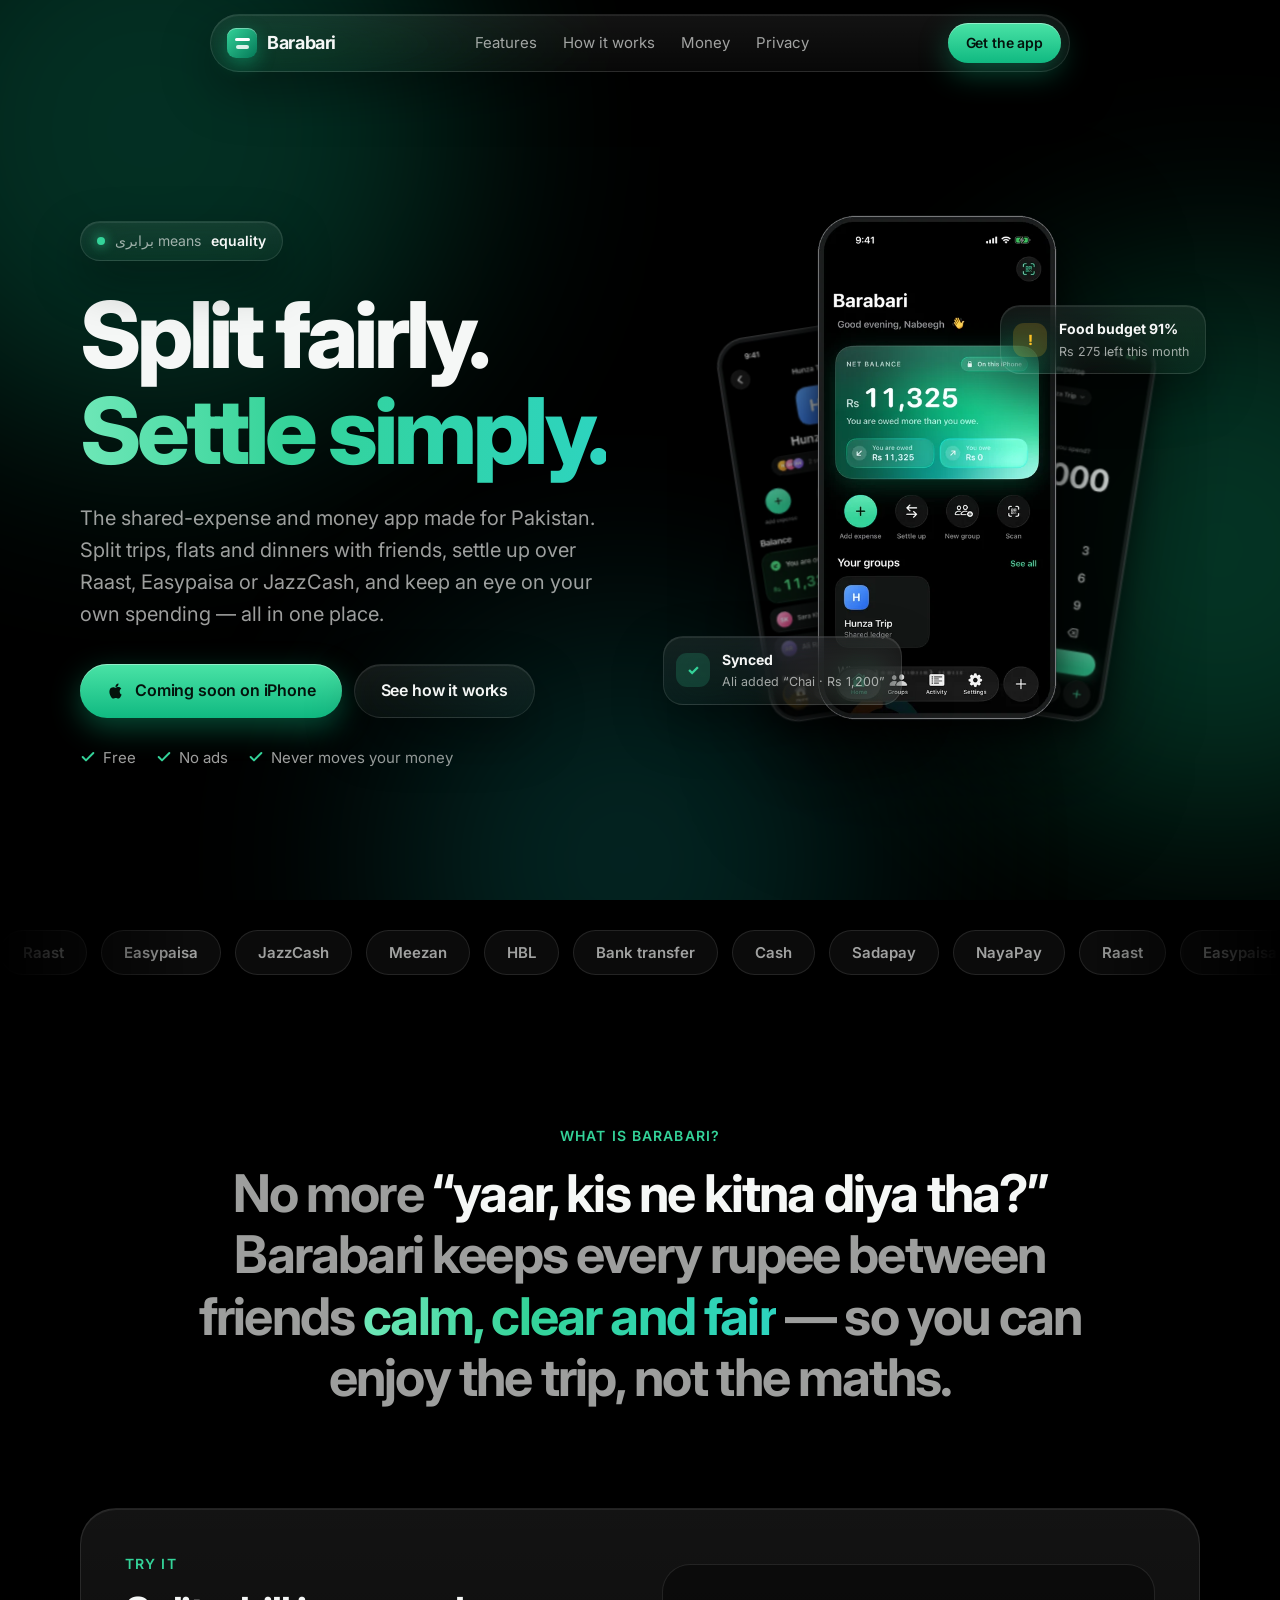
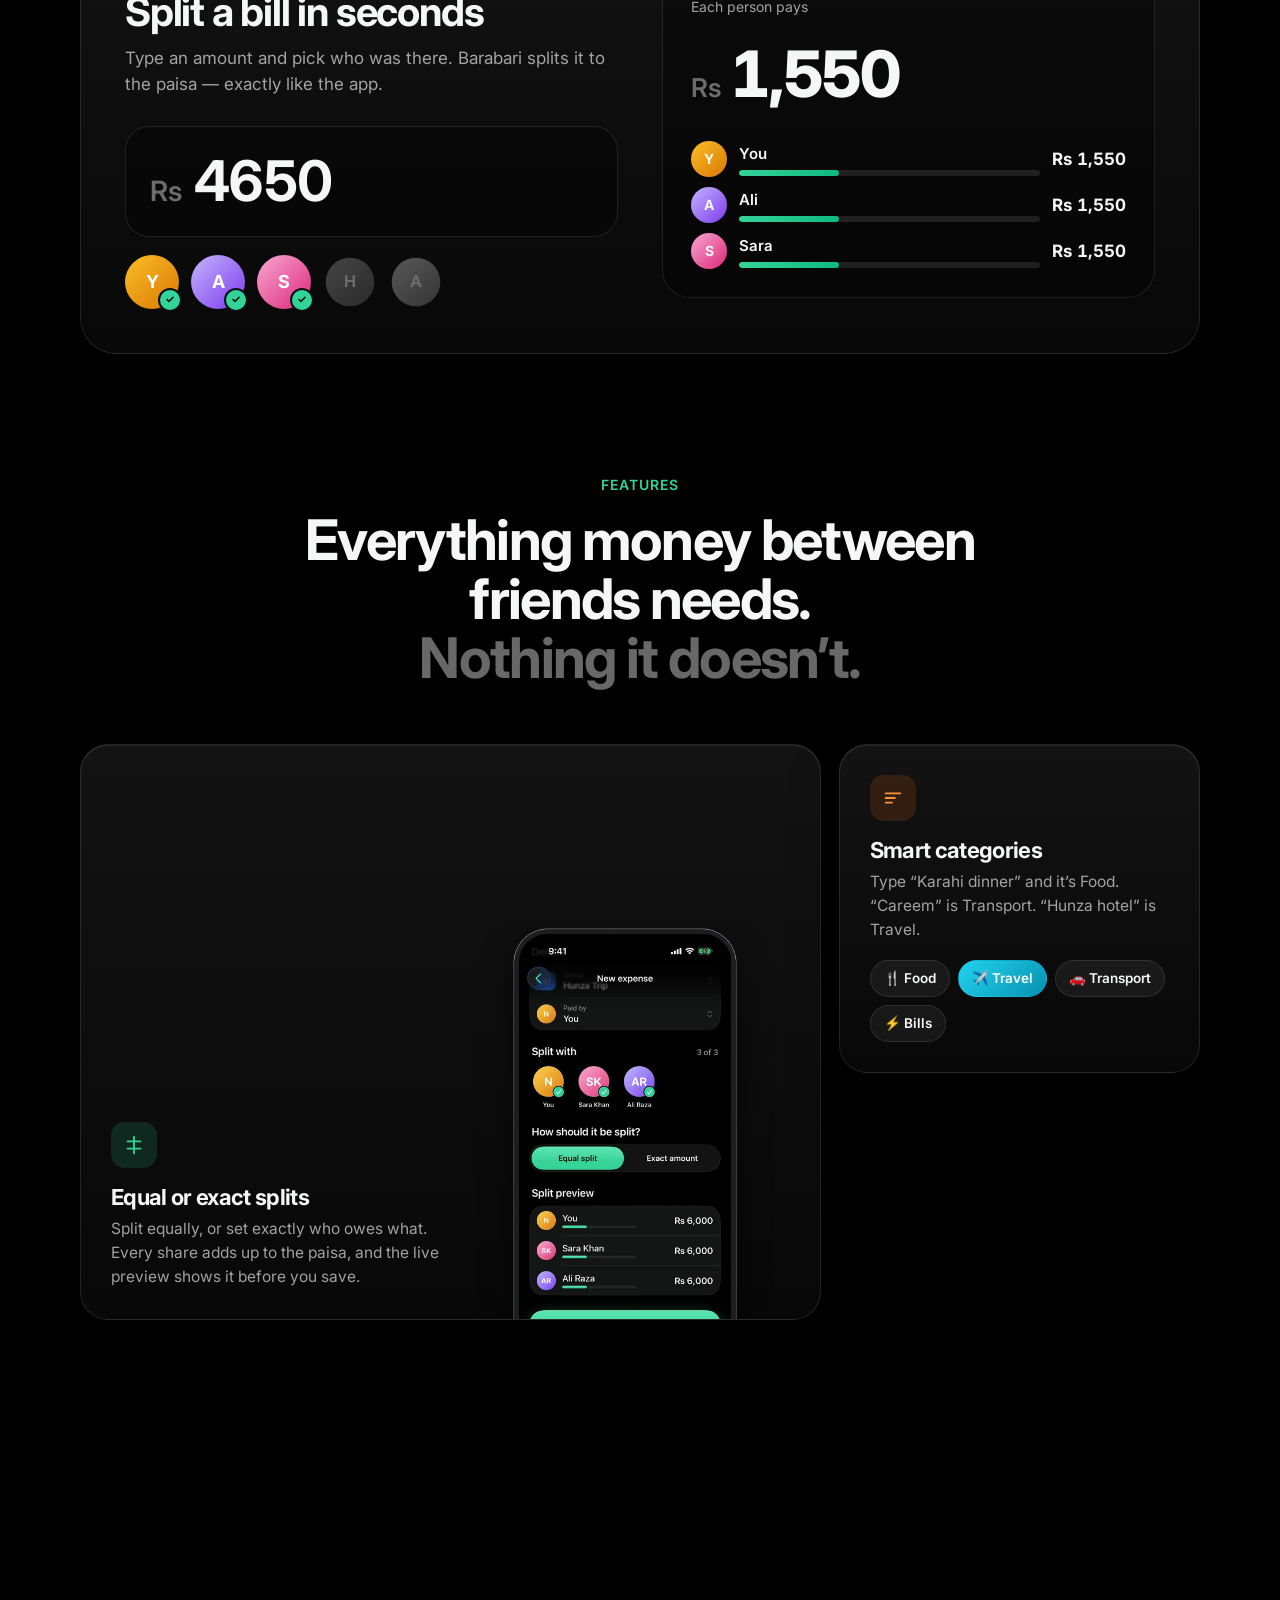
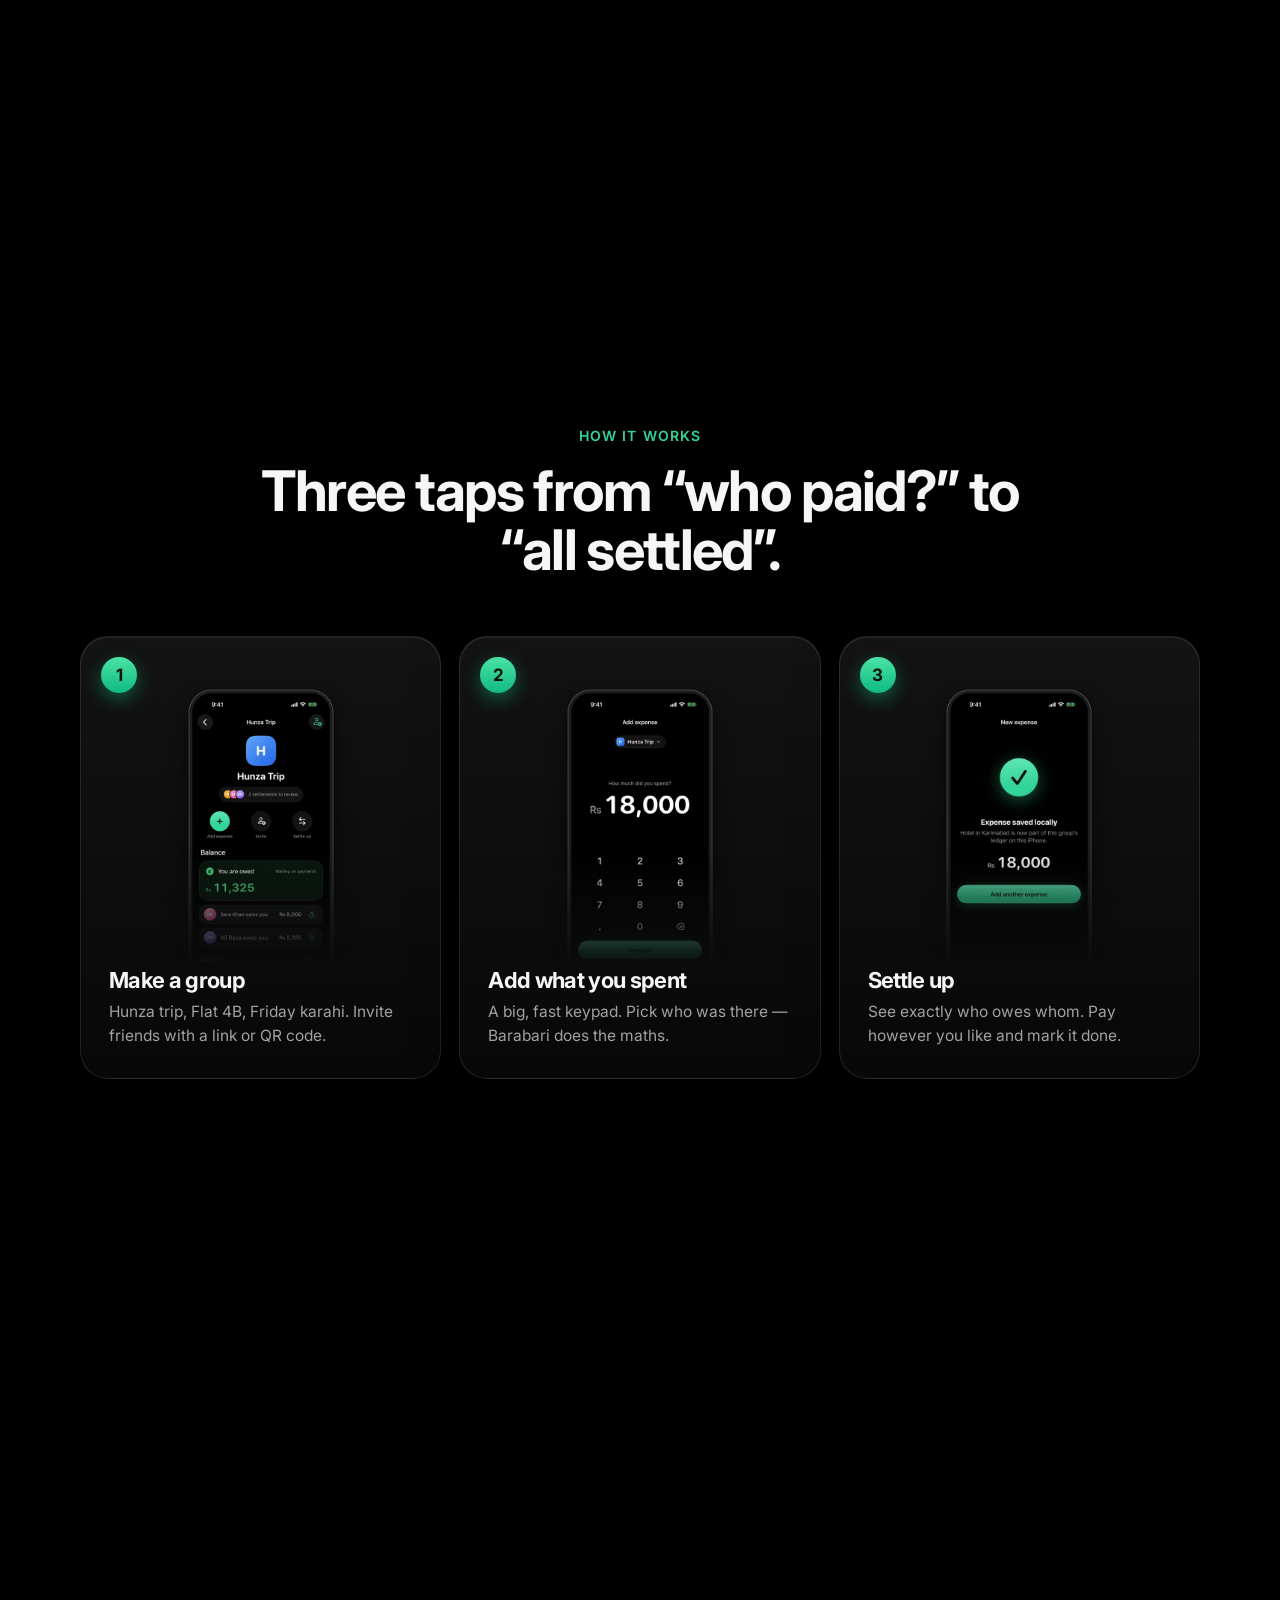
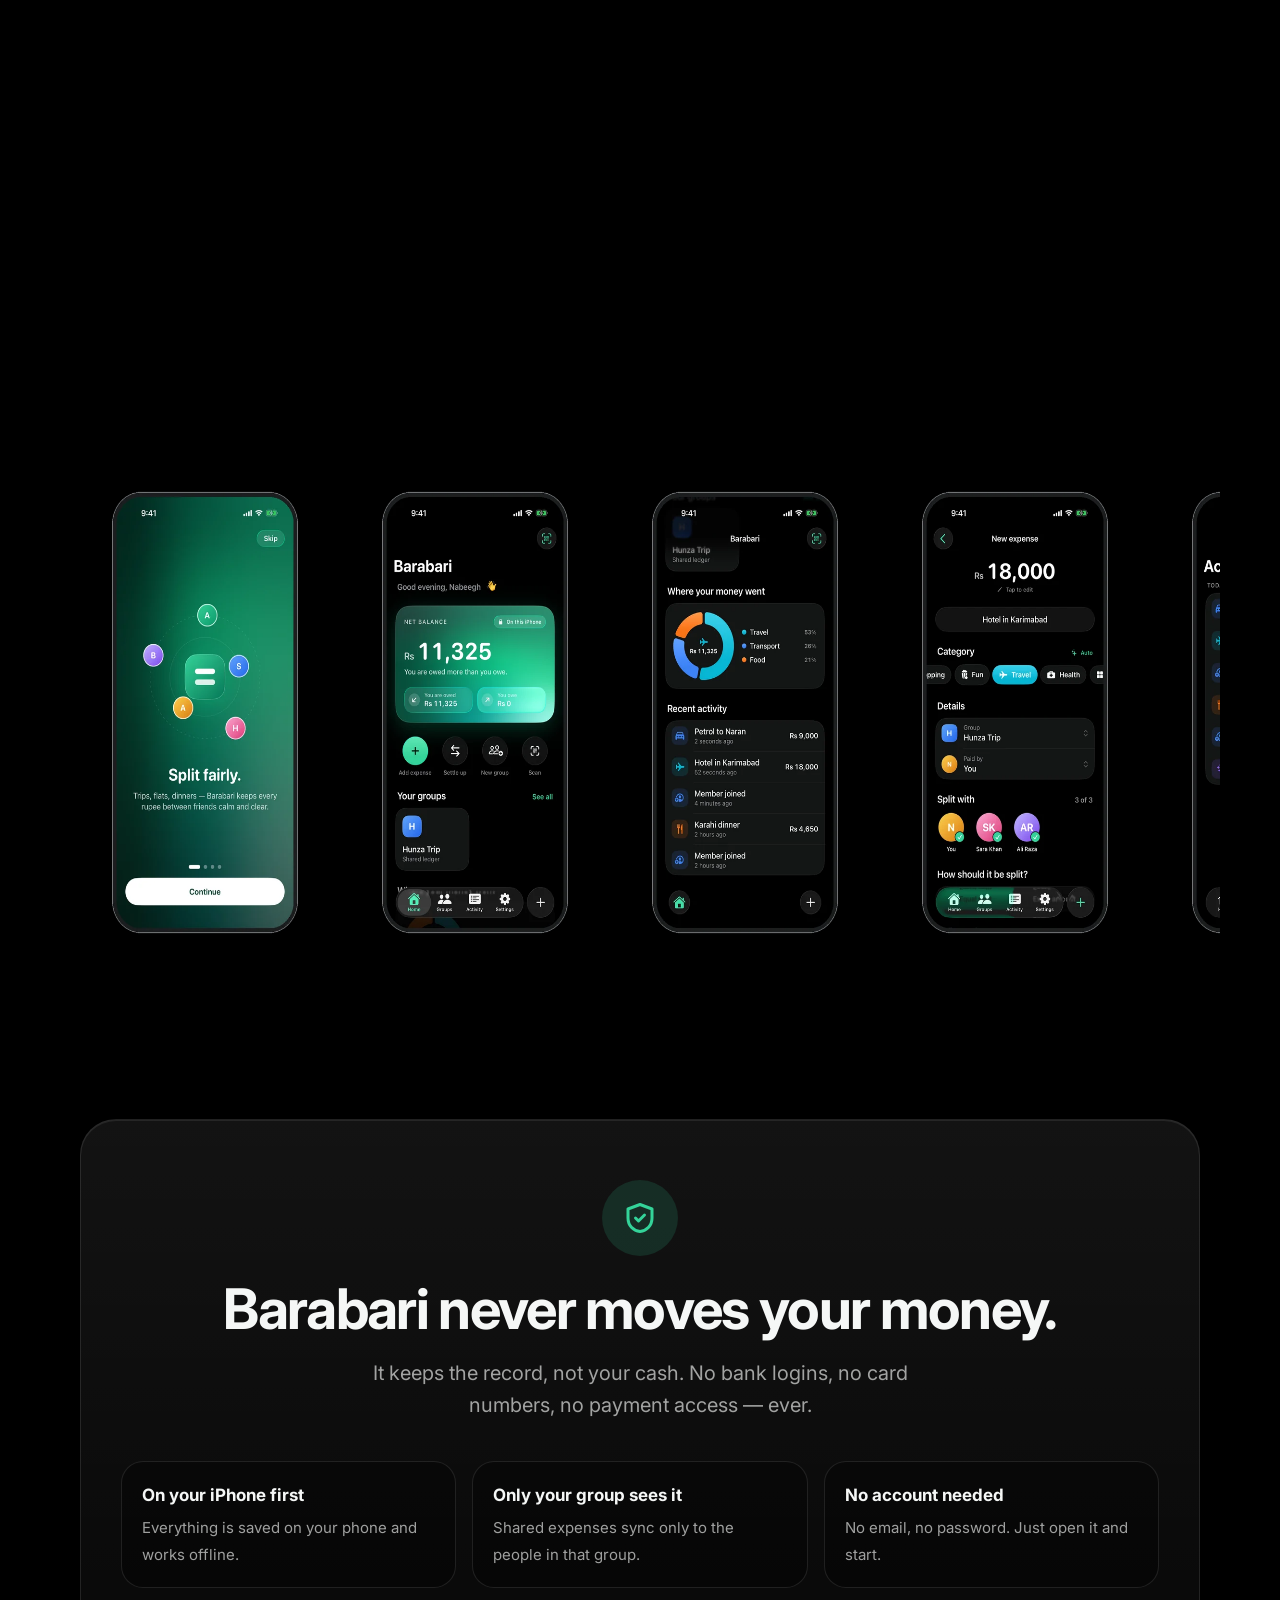
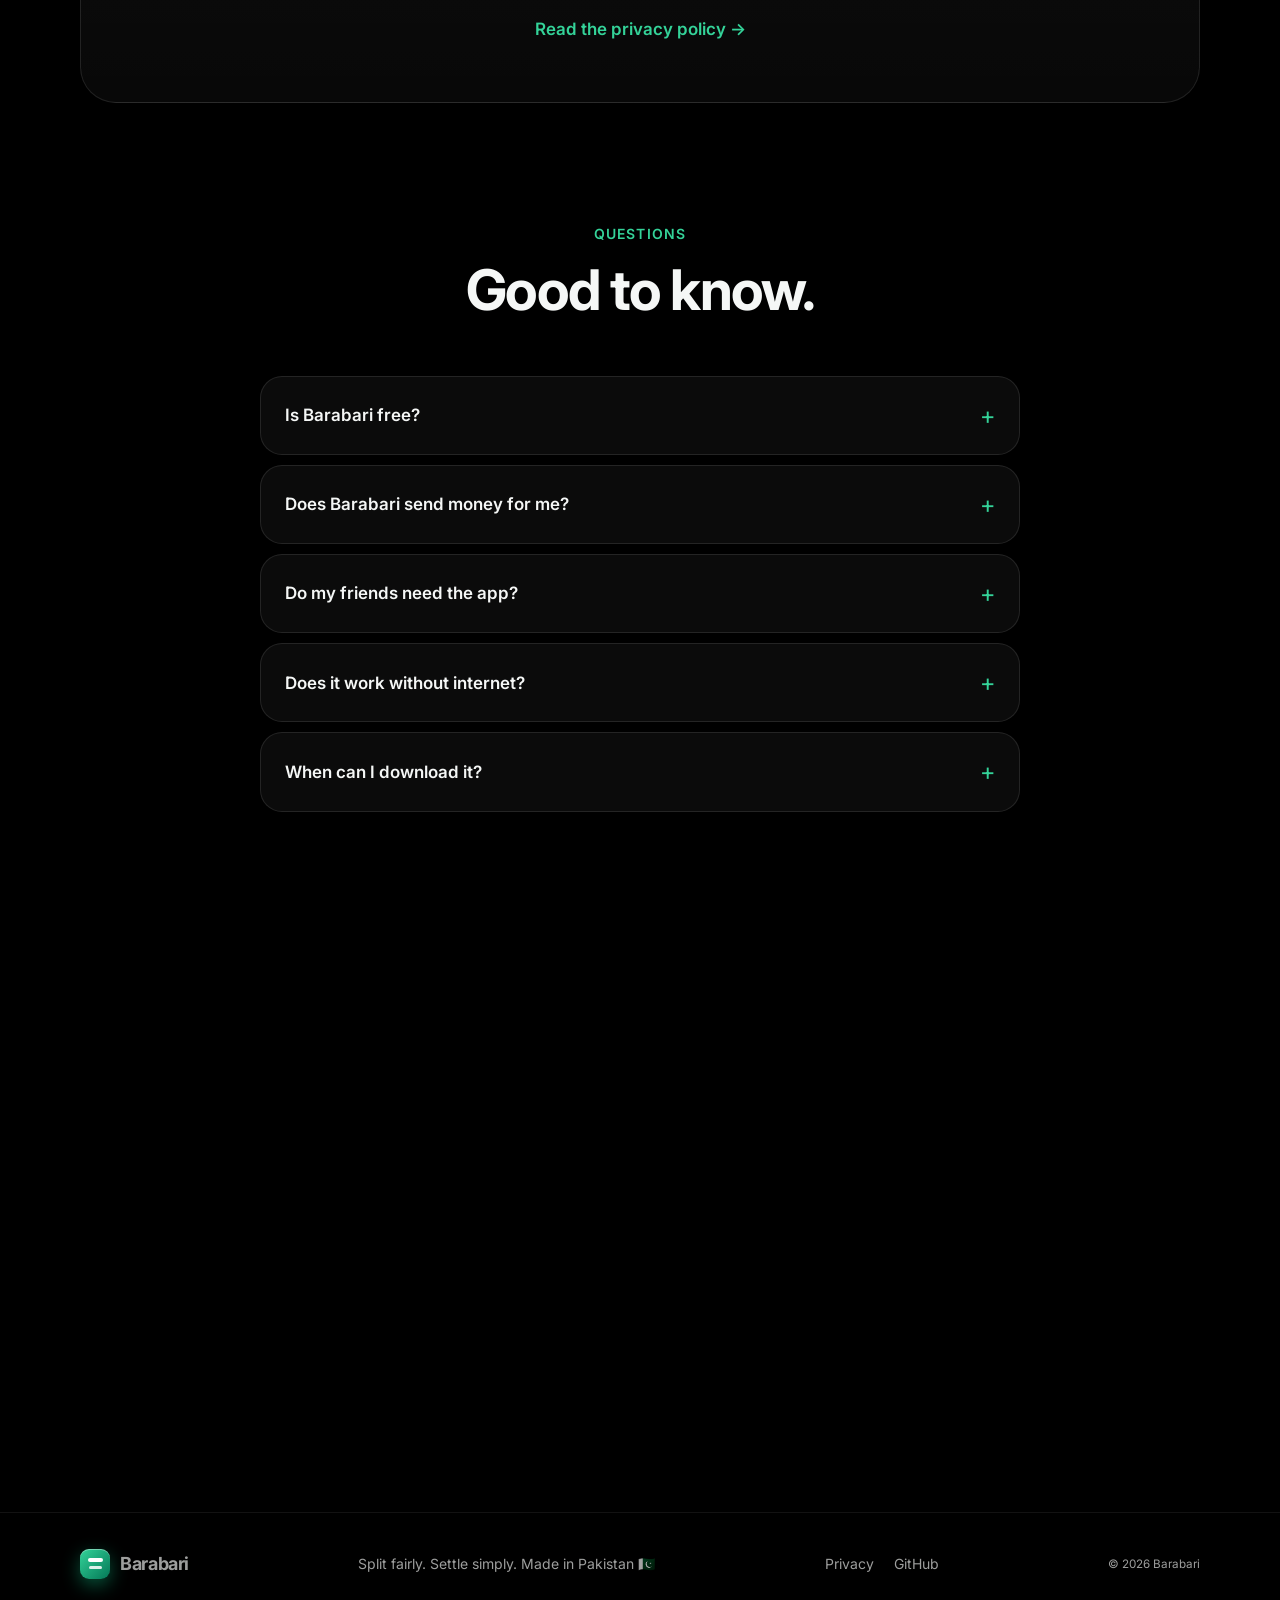
==== website/index.html @ cfc0109e "feat(web): add the barabari.site landing page A static site in website/ that mirrors the app: emeral" ====
<!doctype html>
<html lang="en">
<head>
  <meta charset="utf-8">
  <meta name="viewport" content="width=device-width, initial-scale=1, viewport-fit=cover">
  <title>Barabari — Split fairly. Settle simply.</title>
  <meta name="description" content="Barabari is the shared-expense and money app for Pakistan. Split trips, flats and dinners, settle with Raast, Easypaisa or JazzCash, and track your own spending and budgets — all in one beautiful app.">
  <meta name="theme-color" content="#000000">
  <link rel="icon" type="image/png" href="assets/favicon.png">
  <link rel="apple-touch-icon" href="assets/apple-touch-icon.png">
  <meta property="og:type" content="website">
  <meta property="og:url" content="https://barabari.site/">
  <meta property="og:title" content="Barabari — Split fairly. Settle simply.">
  <meta property="og:description" content="The shared-expense and money app made for Pakistan.">
  <meta property="og:image" content="https://barabari.site/assets/og.jpg">
  <meta name="twitter:card" content="summary_large_image">
  <link rel="preconnect" href="https://fonts.googleapis.com">
  <link rel="preconnect" href="https://fonts.gstatic.com" crossorigin>
  <link href="https://fonts.googleapis.com/css2?family=Inter:wght@400;500;600;700;800&display=swap" rel="stylesheet">
  <link rel="stylesheet" href="styles.css">
</head>
<body>
  <div class="mesh" aria-hidden="true">
    <span class="blob b1"></span><span class="blob b2"></span><span class="blob b3"></span>
  </div>

  <header class="nav-wrap">
    <nav class="nav glass" aria-label="Main">
      <a class="brand" href="#top" aria-label="Barabari home">
        <span class="mark" aria-hidden="true"><i></i><i></i></span>
        <span>Barabari</span>
      </a>
      <div class="nav-links">
        <a href="#features">Features</a>
        <a href="#how">How it works</a>
        <a href="#money">Money</a>
        <a href="#privacy">Privacy</a>
      </div>
      <a class="btn btn-small btn-primary" href="#get">Get the app</a>
    </nav>
  </header>

  <main id="top">
    <!-- Hero -->
    <section class="hero">
      <div class="hero-copy" data-reveal>
        <span class="pill glass"><span class="dot"></span> برابری means <b>equality</b></span>
        <h1>Split fairly.<br><span class="grad">Settle simply.</span></h1>
        <p class="lead">The shared-expense and money app made for Pakistan. Split trips, flats and dinners with friends, settle up over Raast, Easypaisa or JazzCash, and keep an eye on your own spending — all in one place.</p>
        <div class="cta-row">
          <a class="btn btn-primary" href="#get">
            <svg viewBox="0 0 24 24" aria-hidden="true"><path d="M16.37 12.6c-.02-2.3 1.88-3.4 1.96-3.46-1.07-1.56-2.73-1.78-3.32-1.8-1.41-.14-2.76.83-3.47.83-.72 0-1.82-.81-2.99-.79-1.54.02-2.96.9-3.75 2.27-1.6 2.78-.41 6.89 1.15 9.14.76 1.1 1.67 2.34 2.86 2.3 1.15-.05 1.58-.74 2.97-.74 1.38 0 1.77.74 2.98.72 1.24-.02 2.02-1.12 2.77-2.23.87-1.28 1.23-2.52 1.25-2.58-.03-.01-2.4-.92-2.41-3.66zM14.1 5.86c.63-.77 1.06-1.83.94-2.89-.91.04-2.02.61-2.67 1.37-.58.67-1.1 1.76-.96 2.8 1.02.08 2.06-.52 2.69-1.28z"/></svg>
            Coming soon on iPhone
          </a>
          <a class="btn btn-glass glass" href="#how">See how it works</a>
        </div>
        <ul class="hero-points">
          <li><svg viewBox="0 0 24 24"><path d="M20 6 9 17l-5-5"/></svg> Free</li>
          <li><svg viewBox="0 0 24 24"><path d="M20 6 9 17l-5-5"/></svg> No ads</li>
          <li><svg viewBox="0 0 24 24"><path d="M20 6 9 17l-5-5"/></svg> Never moves your money</li>
        </ul>
      </div>

      <div class="hero-art" data-reveal>
        <div class="phone-stack" id="phoneStack">
          <img class="phone p-back-left" src="assets/07-group.webp" alt="Barabari group page with balances and people" width="520" height="1067" loading="eager">
          <img class="phone p-front" src="assets/01-home.webp" alt="Barabari home screen showing a net balance of Rs 11,325" width="520" height="1067" loading="eager">
          <img class="phone p-back-right" src="assets/03-keypad.webp" alt="Adding an expense with Barabari's keypad" width="520" height="1067" loading="eager">
          <div class="float-card glass fc-1">
            <span class="fc-icon">✓</span>
            <div><b>Synced</b><small>Ali added “Chai · Rs 1,200”</small></div>
          </div>
          <div class="float-card glass fc-2">
            <span class="fc-icon warn">!</span>
            <div><b>Food budget 91%</b><small>Rs 275 left this month</small></div>
          </div>
        </div>
      </div>
    </section>

    <!-- Payment marquee -->
    <section class="marquee" aria-label="Works with how Pakistan pays">
      <div class="marquee-track">
        <span>Raast</span><span>Easypaisa</span><span>JazzCash</span><span>Meezan</span><span>HBL</span><span>Bank transfer</span><span>Cash</span><span>Sadapay</span><span>NayaPay</span>
        <span>Raast</span><span>Easypaisa</span><span>JazzCash</span><span>Meezan</span><span>HBL</span><span>Bank transfer</span><span>Cash</span><span>Sadapay</span><span>NayaPay</span>
      </div>
    </section>

    <!-- Statement -->
    <section class="statement" data-reveal>
      <p class="eyebrow">What is Barabari?</p>
      <h2 class="big-statement">
        No more <span class="hl">“yaar, kis ne kitna diya tha?”</span>
        Barabari keeps every rupee between friends <span class="grad">calm, clear and fair</span> —
        so you can enjoy the trip, not the maths.
      </h2>
    </section>

    <!-- Live split demo -->
    <section class="demo" data-reveal>
      <div class="demo-card glass">
        <div class="demo-copy">
          <p class="eyebrow">Try it</p>
          <h3>Split a bill in seconds</h3>
          <p>Type an amount and pick who was there. Barabari splits it to the paisa — exactly like the app.</p>
          <div class="demo-amount">
            <label for="demoAmount">Rs</label>
            <input id="demoAmount" inputmode="numeric" value="4650" aria-label="Bill amount in rupees">
          </div>
          <div class="demo-people" role="group" aria-label="Who was there">
            <button class="person on" data-name="You" style="--c1:#fbbf24;--c2:#d97706">Y</button>
            <button class="person on" data-name="Ali" style="--c1:#c4b5fd;--c2:#7c3aed">A</button>
            <button class="person on" data-name="Sara" style="--c1:#f9a8d4;--c2:#db2777">S</button>
            <button class="person" data-name="Hamza" style="--c1:#60a5fa;--c2:#2563eb">H</button>
            <button class="person" data-name="Ayesha" style="--c1:#67e8f9;--c2:#0891b2">A</button>
          </div>
        </div>
        <div class="demo-result" aria-live="polite">
          <div class="result-hero">
            <small>Each person pays</small>
            <div class="result-amount"><span class="rs">Rs</span><span id="demoEach">1,550</span></div>
          </div>
          <ul id="demoSplits" class="splits"></ul>
        </div>
      </div>
    </section>

    <!-- Features bento -->
    <section id="features" class="section">
      <div class="section-head" data-reveal>
        <p class="eyebrow">Features</p>
        <h2>Everything money between friends needs.<br><span class="dim">Nothing it doesn’t.</span></h2>
      </div>

      <div class="bento">
        <article class="tile tile-xl glass" data-reveal>
          <div class="tile-copy">
            <span class="icon i-emerald"><svg viewBox="0 0 24 24"><path d="M12 3v18M5 8h14M5 16h14"/></svg></span>
            <h3>Equal or exact splits</h3>
            <p>Split equally, or set exactly who owes what. Every share adds up to the paisa, and the live preview shows it before you save.</p>
          </div>
          <img src="assets/05-split.webp" alt="Split preview with each person's share" loading="lazy" width="520" height="1067">
        </article>

        <article class="tile glass" data-reveal>
          <span class="icon i-orange"><svg viewBox="0 0 24 24"><path d="M4 7h16M4 12h10M4 17h7"/></svg></span>
          <h3>Smart categories</h3>
          <p>Type “Karahi dinner” and it’s Food. “Careem” is Transport. “Hunza hotel” is Travel.</p>
          <div class="chips">
            <span class="chip c-food">🍴 Food</span><span class="chip c-travel">✈️ Travel</span><span class="chip c-transport">🚗 Transport</span><span class="chip c-bills">⚡ Bills</span>
          </div>
        </article>

        <article class="tile glass" data-reveal>
          <span class="icon i-green"><svg viewBox="0 0 24 24"><path d="M7 17 17 7M9 7h8v8"/></svg></span>
          <h3>Settle your way</h3>
          <p>Record Raast, Easypaisa, JazzCash, bank or cash payments. Full or partial — Barabari keeps the balance honest.</p>
        </article>

        <article class="tile tile-tall glass" data-reveal>
          <span class="icon i-whatsapp"><svg viewBox="0 0 24 24"><path d="M21 12a9 9 0 0 1-13.5 7.8L3 21l1.3-4.4A9 9 0 1 1 21 12z"/></svg></span>
          <h3>WhatsApp reminders</h3>
          <p>Send a friendly balance card instead of an awkward message.</p>
          <img src="assets/08-share.webp" alt="Share a balance reminder card on WhatsApp" loading="lazy" width="520" height="1067">
        </article>

        <article class="tile glass" data-reveal>
          <span class="icon i-cyan"><svg viewBox="0 0 24 24"><path d="M17.5 19a4.5 4.5 0 1 0-1.4-8.8A6 6 0 0 0 4.5 12 3.5 3.5 0 0 0 6 19z"/><path d="m9 15 2 2 4-4"/></svg></span>
          <h3>Synced across phones</h3>
          <p>Friends join with a link or QR. Everyone sees the same expenses within seconds — and it still works offline.</p>
          <div class="sync-demo"><span class="sync-pill">✓ Synced</span><span class="sync-line"></span><span class="sync-pill">✓ Synced</span></div>
        </article>

        <article class="tile glass" data-reveal>
          <span class="icon i-violet"><svg viewBox="0 0 24 24"><path d="M12 3a4 4 0 0 1 4 4v3H8V7a4 4 0 0 1 4-4z"/><rect x="5" y="10" width="14" height="11" rx="3"/></svg></span>
          <h3>Private by design</h3>
          <p>Face ID lock, hidden in the app switcher, no ads and no selling data. Group data is only ever visible to its members.</p>
        </article>

        <article class="tile tile-wide glass" data-reveal>
          <div class="tile-copy">
            <span class="icon i-emerald"><svg viewBox="0 0 24 24"><rect x="3" y="3" width="8" height="8" rx="2"/><rect x="13" y="3" width="8" height="5" rx="2"/><rect x="13" y="10" width="8" height="11" rx="2"/><rect x="3" y="13" width="8" height="8" rx="2"/></svg></span>
            <h3>Home Screen widget</h3>
            <p>Your net balance at a glance, on the Home Screen and the Lock Screen.</p>
          </div>
          <div class="widget-mock">
            <div class="widget">
              <small>≡ NET BALANCE</small>
              <b>Rs 11,325</b>
              <span>You are owed</span>
            </div>
          </div>
        </article>
      </div>
    </section>

    <!-- How it works -->
    <section id="how" class="section">
      <div class="section-head" data-reveal>
        <p class="eyebrow">How it works</p>
        <h2>Three taps from “who paid?” to “all settled”.</h2>
      </div>
      <ol class="steps">
        <li class="step glass" data-reveal>
          <span class="step-num">1</span>
          <img src="assets/07-group.webp" alt="" loading="lazy" width="520" height="1067">
          <h3>Make a group</h3>
          <p>Hunza trip, Flat 4B, Friday karahi. Invite friends with a link or QR code.</p>
        </li>
        <li class="step glass" data-reveal>
          <span class="step-num">2</span>
          <img src="assets/03-keypad.webp" alt="" loading="lazy" width="520" height="1067">
          <h3>Add what you spent</h3>
          <p>A big, fast keypad. Pick who was there — Barabari does the maths.</p>
        </li>
        <li class="step glass" data-reveal>
          <span class="step-num">3</span>
          <img src="assets/06-saved.webp" alt="" loading="lazy" width="520" height="1067">
          <h3>Settle up</h3>
          <p>See exactly who owes whom. Pay however you like and mark it done.</p>
        </li>
      </ol>
    </section>

    <!-- Money -->
    <section id="money" class="section money">
      <div class="money-grid">
        <div class="money-copy" data-reveal>
          <p class="eyebrow">New · Money</p>
          <h2>Your own money, <span class="grad">in the same app.</span></h2>
          <p class="lead">Log personal spending and income with “Just me”, keep track of your wallets, and set monthly budgets. Your share of group expenses counts automatically.</p>
          <ul class="money-list">
            <li><b>Wallets</b> Cash, Meezan, HBL, JazzCash, Easypaisa — live balances for each.</li>
            <li><b>Budgets</b> A monthly limit per category, with a nudge at 80%.</li>
            <li><b>Insights</b> See where your money went, month by month.</li>
          </ul>
        </div>
        <div class="money-art" data-reveal>
          <div class="budget-card glass">
            <div class="bc-head"><span>October budgets</span><small>incl. groups</small></div>
            <div class="budget"><span class="b-ico" style="--c:#f97316">🍴</span><div><p><b>Food</b><em>Rs 2,725 / 3,000</em></p><i class="bar warn" style="--w:91%"></i></div></div>
            <div class="budget"><span class="b-ico" style="--c:#22c55e">🧺</span><div><p><b>Groceries</b><em>Rs 2,500 / 10,000</em></p><i class="bar" style="--w:25%;--bc:#22c55e"></i></div></div>
            <div class="budget"><span class="b-ico" style="--c:#3b82f6">🚗</span><div><p><b>Transport</b><em>Rs 3,000 / 8,000</em></p><i class="bar" style="--w:38%;--bc:#3b82f6"></i></div></div>
            <div class="budget"><span class="b-ico" style="--c:#06b6d4">✈️</span><div><p><b>Travel</b><em>Rs 6,000 / 5,000</em></p><i class="bar over" style="--w:100%"></i></div></div>
          </div>
          <div class="wallet-row">
            <div class="wallet w-cash"><small>Cash</small><b>Rs 4,200</b></div>
            <div class="wallet w-bank"><small>Meezan</small><b>Rs 82,500</b></div>
            <div class="wallet w-jazz"><small>JazzCash</small><b>Rs 1,850</b></div>
          </div>
        </div>
      </div>
    </section>

    <!-- Gallery -->
    <section class="section gallery-section">
      <div class="section-head" data-reveal>
        <p class="eyebrow">A closer look</p>
        <h2>Designed to feel at home on iPhone.</h2>
      </div>
      <div class="gallery" tabindex="0" aria-label="App screenshots">
        <img src="assets/12-intro-1.webp" alt="Animated welcome screen" loading="lazy" width="520" height="1067">
        <img src="assets/01-home.webp" alt="Home with net balance" loading="lazy" width="520" height="1067">
        <img src="assets/02-insights.webp" alt="Where your money went chart" loading="lazy" width="520" height="1067">
        <img src="assets/04-details.webp" alt="Expense details with smart category" loading="lazy" width="520" height="1067">
        <img src="assets/09-activity.webp" alt="Activity like a bank statement" loading="lazy" width="520" height="1067">
        <img src="assets/11-home-light.webp" alt="Home in light mode" loading="lazy" width="520" height="1067">
        <img src="assets/10-settings.webp" alt="Settings with Face ID lock" loading="lazy" width="520" height="1067">
      </div>
    </section>

    <!-- Privacy -->
    <section id="privacy" class="section">
      <div class="privacy-card glass" data-reveal>
        <div class="shield" aria-hidden="true">
          <svg viewBox="0 0 24 24"><path d="M12 3 4 6v6c0 5 3.4 8.5 8 9 4.6-.5 8-4 8-9V6z"/><path d="m9 12 2 2 4-4"/></svg>
        </div>
        <h2>Barabari never moves your money.</h2>
        <p class="lead">It keeps the record, not your cash. No bank logins, no card numbers, no payment access — ever.</p>
        <div class="privacy-points">
          <div><b>On your iPhone first</b><span>Everything is saved on your phone and works offline.</span></div>
          <div><b>Only your group sees it</b><span>Shared expenses sync only to the people in that group.</span></div>
          <div><b>No account needed</b><span>No email, no password. Just open it and start.</span></div>
        </div>
        <a class="text-link" href="privacy.html">Read the privacy policy →</a>
      </div>
    </section>

    <!-- FAQ -->
    <section class="section faq-section">
      <div class="section-head" data-reveal>
        <p class="eyebrow">Questions</p>
        <h2>Good to know.</h2>
      </div>
      <div class="faq" data-reveal>
        <details>
          <summary>Is Barabari free?</summary>
          <p>Yes. Splitting, settling, wallets and budgets are free, with no ads.</p>
        </details>
        <details>
          <summary>Does Barabari send money for me?</summary>
          <p>No. You pay however you normally do — Raast, Easypaisa, JazzCash, bank transfer or cash — and record it in Barabari so everyone’s balance stays correct.</p>
        </details>
        <details>
          <summary>Do my friends need the app?</summary>
          <p>To see the group and add expenses, yes — they join with your invite link or QR code. You can also add people by name, and they can claim their spot later.</p>
        </details>
        <details>
          <summary>Does it work without internet?</summary>
          <p>Yes. Everything saves on your phone instantly and syncs when you’re back online.</p>
        </details>
        <details>
          <summary>When can I download it?</summary>
          <p>Barabari is in testing now and coming to the App Store soon.</p>
        </details>
      </div>
    </section>

    <!-- Final CTA -->
    <section id="get" class="section">
      <div class="final-cta" data-reveal>
        <span class="mark big" aria-hidden="true"><i></i><i></i></span>
        <h2>Make every split barabar.</h2>
        <p>Barabari is coming to the App Store soon.</p>
        <div class="cta-row center">
          <span class="btn btn-white" aria-disabled="true">
            <svg viewBox="0 0 24 24" aria-hidden="true"><path d="M16.37 12.6c-.02-2.3 1.88-3.4 1.96-3.46-1.07-1.56-2.73-1.78-3.32-1.8-1.41-.14-2.76.83-3.47.83-.72 0-1.82-.81-2.99-.79-1.54.02-2.96.9-3.75 2.27-1.6 2.78-.41 6.89 1.15 9.14.76 1.1 1.67 2.34 2.86 2.3 1.15-.05 1.58-.74 2.97-.74 1.38 0 1.77.74 2.98.72 1.24-.02 2.02-1.12 2.77-2.23.87-1.28 1.23-2.52 1.25-2.58-.03-.01-2.4-.92-2.41-3.66zM14.1 5.86c.63-.77 1.06-1.83.94-2.89-.91.04-2.02.61-2.67 1.37-.58.67-1.1 1.76-.96 2.8 1.02.08 2.06-.52 2.69-1.28z"/></svg>
            Coming soon to the App Store
          </span>
          <a class="btn btn-glass glass" href="https://github.com/M-Nabeegh/barabari" rel="noopener">Follow on GitHub</a>
        </div>
      </div>
    </section>
  </main>

  <footer class="footer">
    <div class="footer-inner">
      <a class="brand" href="#top"><span class="mark" aria-hidden="true"><i></i><i></i></span><span>Barabari</span></a>
      <p>Split fairly. Settle simply. Made in Pakistan 🇵🇰</p>
      <nav aria-label="Footer">
        <a href="privacy.html">Privacy</a>
        <a href="https://github.com/M-Nabeegh/barabari" rel="noopener">GitHub</a>
      </nav>
      <small>© <span id="year">2026</span> Barabari</small>
    </div>
  </footer>

  <script src="script.js" defer></script>
</body>
</html>
---- website/styles.css ----
:root {
  --bg: #000;
  --surface: rgba(255, 255, 255, 0.045);
  --surface-strong: rgba(255, 255, 255, 0.08);
  --border: rgba(255, 255, 255, 0.1);
  --text: #f5f7f6;
  --text-2: rgba(245, 247, 246, 0.64);
  --text-3: rgba(245, 247, 246, 0.42);
  --emerald: #34d399;
  --emerald-deep: #10b981;
  --forest: #053d2c;
  --warn: #fbbf24;
  --danger: #ff7a8a;
  --radius: 28px;
  --max: 1160px;
  --ease: cubic-bezier(0.22, 1, 0.36, 1);
  color-scheme: dark;
}

* { box-sizing: border-box; }
html { scroll-behavior: smooth; -webkit-text-size-adjust: 100%; overflow-x: clip; }
body {
  margin: 0;
  background: var(--bg);
  color: var(--text);
  font-family: -apple-system, BlinkMacSystemFont, "SF Pro Display", "Inter", "Segoe UI", Roboto, sans-serif;
  font-size: 17px;
  line-height: 1.55;
  -webkit-font-smoothing: antialiased;
  overflow-x: clip;
}
img { display: block; max-width: 100%; height: auto; }
a { color: inherit; text-decoration: none; }
h1, h2, h3 { margin: 0; letter-spacing: -0.03em; line-height: 1.05; }
p { margin: 0; }
svg { width: 1em; height: 1em; fill: none; stroke: currentColor; stroke-width: 2; stroke-linecap: round; stroke-linejoin: round; }

/* ---------- Background mesh ---------- */
.mesh { position: fixed; inset: 0; z-index: -1; overflow: hidden; pointer-events: none; }
.blob { position: absolute; border-radius: 50%; filter: blur(110px); opacity: 0.5; will-change: transform; }
.b1 { width: 620px; height: 620px; background: #065f46; top: -180px; left: -160px; animation: drift1 26s var(--ease) infinite alternate; }
.b2 { width: 560px; height: 560px; background: #10b981; top: 30vh; right: -220px; opacity: 0.28; animation: drift2 32s var(--ease) infinite alternate; }
.b3 { width: 480px; height: 480px; background: #0d9488; bottom: -200px; left: 30vw; opacity: 0.25; animation: drift3 28s var(--ease) infinite alternate; }
@keyframes drift1 { to { transform: translate(120px, 90px) scale(1.15); } }
@keyframes drift2 { to { transform: translate(-140px, -60px) scale(0.9); } }
@keyframes drift3 { to { transform: translate(-90px, -120px) scale(1.2); } }

/* ---------- Glass ---------- */
.glass {
  background: linear-gradient(180deg, rgba(255,255,255,0.075), rgba(255,255,255,0.03));
  border: 1px solid var(--border);
  backdrop-filter: blur(24px) saturate(160%);
  -webkit-backdrop-filter: blur(24px) saturate(160%);
  box-shadow: inset 0 1px 0 rgba(255,255,255,0.08), 0 20px 50px rgba(0,0,0,0.35);
}

/* ---------- Brand mark ---------- */
.mark {
  width: 30px; height: 30px; border-radius: 9px;
  background: linear-gradient(135deg, #34d399, #047857);
  display: inline-flex; flex-direction: column; justify-content: center; align-items: center; gap: 4px;
  box-shadow: 0 6px 18px rgba(16, 185, 129, 0.45), inset 0 1px 0 rgba(255,255,255,0.35);
}
.mark i { display: block; width: 15px; height: 3.5px; border-radius: 2px; background: #fff; }
.mark i:last-child { width: 13px; opacity: 0.85; }
.mark.big { width: 84px; height: 84px; border-radius: 26px; gap: 10px; }
.mark.big i { width: 42px; height: 10px; border-radius: 5px; }
.mark.big i:last-child { width: 36px; }

/* ---------- Nav ---------- */
.nav-wrap { position: fixed; top: 14px; left: 0; right: 0; z-index: 50; padding: 0 16px; }
.nav {
  max-width: 860px; margin: 0 auto; display: flex; align-items: center; justify-content: space-between; gap: 16px;
  padding: 8px 8px 8px 16px; border-radius: 999px;
}
.brand { display: inline-flex; align-items: center; gap: 10px; font-weight: 700; font-size: 18px; letter-spacing: -0.02em; }
.nav-links { display: flex; gap: 26px; font-size: 15px; color: var(--text-2); }
.nav-links a { transition: color 0.2s; }
.nav-links a:hover { color: var(--text); }

/* ---------- Buttons ---------- */
.btn {
  display: inline-flex; align-items: center; justify-content: center; gap: 9px;
  height: 54px; padding: 0 26px; border-radius: 999px;
  font-weight: 600; font-size: 16px; letter-spacing: -0.01em; white-space: nowrap;
  transition: transform 0.35s var(--ease), box-shadow 0.35s var(--ease), background 0.3s;
}
.btn svg { width: 20px; height: 20px; fill: currentColor; stroke: none; }
.btn:active { transform: scale(0.97); }
.btn-small { height: 40px; padding: 0 18px; font-size: 14px; }
.btn-primary {
  background: linear-gradient(180deg, #4ae3a6, #10b981); color: #04120c;
  box-shadow: 0 10px 30px rgba(16,185,129,0.4), inset 0 1px 0 rgba(255,255,255,0.4);
}
.btn-primary:hover { transform: translateY(-2px); box-shadow: 0 16px 40px rgba(16,185,129,0.55), inset 0 1px 0 rgba(255,255,255,0.4); }
.btn-glass { color: var(--text); }
.btn-glass:hover { background: rgba(255,255,255,0.1); transform: translateY(-2px); }
.btn-white { background: #fff; color: #000; cursor: default; }

/* ---------- Common ---------- */
.section { max-width: var(--max); margin: 0 auto; padding: 120px 20px 0; }
.section-head { text-align: center; max-width: 760px; margin: 0 auto 56px; }
.section-head h2, .money-copy h2, .privacy-card h2, .final-cta h2 { font-size: clamp(34px, 5vw, 56px); font-weight: 700; }
.eyebrow { color: var(--emerald); font-weight: 600; font-size: 14px; letter-spacing: 0.08em; text-transform: uppercase; margin-bottom: 16px; }
.dim { color: var(--text-3); }
.grad { background: linear-gradient(90deg, #6ee7b7, #34d399 40%, #2dd4bf); -webkit-background-clip: text; background-clip: text; color: transparent; }
.lead { color: var(--text-2); font-size: clamp(17px, 1.6vw, 20px); line-height: 1.6; }
.pill { display: inline-flex; align-items: center; gap: 10px; padding: 8px 16px; border-radius: 999px; font-size: 14px; color: var(--text-2); }
.pill b { color: var(--text); font-weight: 600; }
.dot { width: 8px; height: 8px; border-radius: 50%; background: var(--emerald); box-shadow: 0 0 12px var(--emerald); animation: pulse 2.4s infinite; }
@keyframes pulse { 50% { opacity: 0.4; } }

/* ---------- Hero ---------- */
.hero {
  max-width: var(--max); margin: 0 auto; min-height: 100vh; padding: 130px 20px 40px;
  display: grid; grid-template-columns: 1.05fr 1fr; align-items: center; gap: 40px;
}
.hero h1 { font-size: clamp(50px, 7.2vw, 92px); font-weight: 800; letter-spacing: -0.045em; margin: 26px 0 22px; }
.hero .lead { max-width: 540px; }
.cta-row { display: flex; flex-wrap: wrap; gap: 12px; margin-top: 34px; }
.cta-row.center { justify-content: center; }
.hero-points { list-style: none; padding: 0; margin: 28px 0 0; display: flex; flex-wrap: wrap; gap: 20px; color: var(--text-2); font-size: 15px; }
.hero-points li { display: inline-flex; align-items: center; gap: 7px; }
.hero-points svg { color: var(--emerald); width: 16px; height: 16px; stroke-width: 3; }

.hero-art { position: relative; height: 660px; }
.phone-stack { position: absolute; inset: 0; transform-style: preserve-3d; transition: transform 0.6s var(--ease); }
.phone { position: absolute; width: 300px; filter: drop-shadow(0 40px 60px rgba(0,0,0,0.55)); }
.p-front { left: 50%; top: 10px; transform: translateX(-50%); z-index: 3; width: 320px; animation: floatY 7s ease-in-out infinite; }
.p-back-left { left: 2%; top: 80px; transform: rotate(-9deg) scale(0.82); opacity: 0.85; z-index: 1; }
.p-back-right { right: 2%; top: 80px; transform: rotate(9deg) scale(0.82); opacity: 0.85; z-index: 1; }
@keyframes floatY { 50% { translate: 0 -14px; } }

.float-card { position: absolute; z-index: 4; display: flex; align-items: center; gap: 12px; padding: 12px 16px 12px 12px; border-radius: 20px; font-size: 14px; }
.float-card b { display: block; font-size: 14px; }
.float-card small { color: var(--text-2); font-size: 12.5px; }
.fc-icon { width: 34px; height: 34px; border-radius: 11px; display: grid; place-items: center; background: rgba(52,211,153,0.18); color: var(--emerald); font-weight: 800; }
.fc-icon.warn { background: rgba(251,191,36,0.18); color: var(--warn); }
.fc-1 { left: -10px; bottom: 120px; animation: floatY 6s ease-in-out infinite 0.8s; }
.fc-2 { right: -6px; top: 140px; animation: floatY 6.5s ease-in-out infinite 1.6s; }

/* ---------- Marquee ---------- */
.marquee { overflow: hidden; padding: 30px 0; mask-image: linear-gradient(90deg, transparent, #000 15%, #000 85%, transparent); -webkit-mask-image: linear-gradient(90deg, transparent, #000 15%, #000 85%, transparent); }
.marquee-track { display: flex; gap: 14px; width: max-content; animation: scroll 38s linear infinite; }
.marquee-track span { padding: 10px 22px; border-radius: 999px; border: 1px solid var(--border); color: var(--text-2); font-weight: 600; font-size: 15px; background: var(--surface); }
@keyframes scroll { to { transform: translateX(-50%); } }

/* ---------- Statement ---------- */
.statement { max-width: 980px; margin: 0 auto; padding: 120px 20px 0; text-align: center; }
.big-statement { font-size: clamp(30px, 4.4vw, 52px); font-weight: 700; line-height: 1.18; letter-spacing: -0.035em; color: var(--text-2); }
.hl { color: var(--text); }

/* ---------- Demo ---------- */
.demo { max-width: var(--max); margin: 0 auto; padding: 100px 20px 0; }
.demo-card { border-radius: 36px; padding: 44px; display: grid; grid-template-columns: 1fr 1fr; gap: 44px; align-items: center; }
.demo-card > *, .money-grid > *, .hero > *, .tile > * { min-width: 0; }
.demo-copy h3 { font-size: clamp(28px, 3.2vw, 40px); font-weight: 700; margin-bottom: 12px; }
.demo-copy > p:not(.eyebrow) { color: var(--text-2); }
.demo-amount { display: flex; align-items: baseline; gap: 10px; margin: 28px 0 18px; padding: 10px 24px; border-radius: 24px; background: rgba(0,0,0,0.35); border: 1px solid var(--border); }
.demo-amount label { font-size: 28px; font-weight: 600; color: var(--text-3); }
.demo-amount input { flex: 1; min-width: 0; width: 100%; background: transparent; border: 0; outline: 0; color: var(--text); font: inherit; font-size: 56px; font-weight: 700; letter-spacing: -0.03em; font-variant-numeric: tabular-nums; }
.demo-people { display: flex; gap: 12px; flex-wrap: wrap; }
.person {
  width: 54px; height: 54px; border-radius: 50%; border: 0; cursor: pointer; font: inherit; font-weight: 700; font-size: 18px; color: #fff;
  background: linear-gradient(135deg, var(--c1), var(--c2)); position: relative;
  filter: grayscale(1); opacity: 0.4; transform: scale(0.9); transition: all 0.35s var(--ease);
}
.person.on { filter: none; opacity: 1; transform: scale(1); }
.person.on::after { content: "✓"; position: absolute; right: -3px; bottom: -3px; width: 20px; height: 20px; border-radius: 50%; background: var(--emerald); color: #04120c; font-size: 11px; display: grid; place-items: center; border: 2px solid #0b0f0e; }
.demo-result { border-radius: 28px; padding: 28px; background: rgba(0,0,0,0.35); border: 1px solid var(--border); }
.result-hero small { color: var(--text-2); font-size: 14px; }
.result-amount { display: flex; align-items: baseline; gap: 8px; margin: 4px 0 18px; }
.result-amount .rs { font-size: 26px; font-weight: 600; color: var(--text-3); }
#demoEach { font-size: 64px; font-weight: 800; letter-spacing: -0.04em; font-variant-numeric: tabular-nums; }
.splits { list-style: none; padding: 0; margin: 0; display: grid; gap: 10px; }
.splits li { display: grid; grid-template-columns: 36px 1fr auto; align-items: center; gap: 12px; animation: rise 0.45s var(--ease) both; }
.splits .av { width: 36px; height: 36px; border-radius: 50%; display: grid; place-items: center; font-weight: 700; font-size: 14px; background: linear-gradient(135deg, var(--c1), var(--c2)); }
.splits .bar { height: 6px; border-radius: 3px; background: rgba(255,255,255,0.1); overflow: hidden; }
.splits .bar i { display: block; height: 100%; border-radius: 3px; background: linear-gradient(90deg, #34d399, #10b981); transition: width 0.6s var(--ease); }
.splits .nm { font-size: 15px; font-weight: 600; margin-bottom: 5px; }
.splits .amt { font-weight: 700; font-variant-numeric: tabular-nums; }
@keyframes rise { from { opacity: 0; transform: translateY(8px); } }

/* ---------- Bento ---------- */
.bento { display: grid; grid-template-columns: repeat(3, 1fr); gap: 18px; }
.tile { border-radius: var(--radius); padding: 30px; overflow: hidden; position: relative; transition: transform 0.5s var(--ease), border-color 0.4s; }
.tile:hover { transform: translateY(-4px); border-color: rgba(52,211,153,0.3); }
.tile h3 { font-size: 22px; font-weight: 700; margin: 18px 0 8px; }
.tile p { color: var(--text-2); font-size: 15.5px; }
.tile-xl { grid-column: span 2; grid-row: span 2; display: grid; grid-template-columns: 1fr 1fr; gap: 20px; align-items: end; }
.tile-xl img { width: 100%; max-width: 300px; justify-self: center; margin-bottom: -150px; }
.tile-tall { grid-row: span 2; display: flex; flex-direction: column; }
.tile-tall img { width: 84%; margin: 22px auto -120px; }
.tile-wide { grid-column: span 2; display: grid; grid-template-columns: 1.3fr 1fr; align-items: center; gap: 20px; }
.icon { width: 46px; height: 46px; border-radius: 14px; display: grid; place-items: center; font-size: 22px; }
.i-emerald { background: rgba(52,211,153,0.15); color: #34d399; }
.i-orange { background: rgba(249,115,22,0.15); color: #fb923c; }
.i-green { background: rgba(74,222,128,0.15); color: #4ade80; }
.i-whatsapp { background: rgba(37,211,102,0.15); color: #25d366; }
.i-cyan { background: rgba(6,182,212,0.15); color: #22d3ee; }
.i-violet { background: rgba(139,92,246,0.18); color: #a78bfa; }
.chips { display: flex; flex-wrap: wrap; gap: 8px; margin-top: 18px; }
.chip { padding: 7px 13px; border-radius: 999px; font-size: 13.5px; font-weight: 600; background: rgba(255,255,255,0.06); border: 1px solid var(--border); }
.chip.c-travel { background: linear-gradient(135deg, #22d3ee, #0891b2); border-color: transparent; color: #fff; }
.sync-demo { display: flex; align-items: center; gap: 10px; margin-top: 20px; }
.sync-pill { padding: 7px 12px; border-radius: 999px; font-size: 13px; font-weight: 600; color: var(--emerald); background: rgba(52,211,153,0.12); border: 1px solid rgba(52,211,153,0.25); white-space: nowrap; }
.sync-line { flex: 1; height: 2px; border-radius: 1px; background: linear-gradient(90deg, transparent, var(--emerald), transparent); background-size: 200% 100%; animation: flow 1.8s linear infinite; }
@keyframes flow { from { background-position: 100% 0; } to { background-position: -100% 0; } }
.widget-mock { display: grid; place-items: center; }
.widget {
  width: 170px; height: 170px; border-radius: 34px; padding: 18px; display: flex; flex-direction: column; justify-content: space-between;
  background: linear-gradient(135deg, #022c22, #065f46 55%, #10b981); box-shadow: 0 20px 50px rgba(16,185,129,0.35);
}
.widget small { font-size: 11px; font-weight: 700; color: rgba(255,255,255,0.8); letter-spacing: 0.05em; }
.widget b { font-size: 28px; letter-spacing: -0.03em; }
.widget span { font-size: 13px; color: rgba(255,255,255,0.8); }

/* ---------- Steps ---------- */
.steps { list-style: none; padding: 0; margin: 0; display: grid; grid-template-columns: repeat(3, 1fr); gap: 18px; }
.step { border-radius: var(--radius); padding: 28px 28px 30px; position: relative; overflow: hidden; }
.step img { width: 64%; margin: 0 auto 4px; mask-image: linear-gradient(#000 60%, transparent); -webkit-mask-image: linear-gradient(#000 60%, transparent); height: 300px; object-fit: cover; object-position: top; }
.step-num { position: absolute; top: 20px; left: 20px; width: 36px; height: 36px; border-radius: 50%; display: grid; place-items: center; font-weight: 700; background: linear-gradient(180deg, #4ae3a6, #10b981); color: #04120c; box-shadow: 0 6px 18px rgba(16,185,129,0.45); }
.step h3 { font-size: 22px; font-weight: 700; margin-bottom: 8px; }
.step p { color: var(--text-2); font-size: 15.5px; }

/* ---------- Money ---------- */
.money-grid { display: grid; grid-template-columns: 1fr 1fr; gap: 60px; align-items: center; }
.money-copy .lead { margin-top: 20px; }
.money-list { list-style: none; padding: 0; margin: 28px 0 0; display: grid; gap: 16px; }
.money-list li { color: var(--text-2); padding-left: 18px; border-left: 2px solid rgba(52,211,153,0.4); }
.money-list b { display: block; color: var(--text); }
.budget-card { border-radius: var(--radius); padding: 24px; }
.bc-head { display: flex; justify-content: space-between; align-items: center; margin-bottom: 16px; font-weight: 700; }
.bc-head small { font-weight: 600; font-size: 12px; color: var(--text-2); padding: 5px 10px; border-radius: 999px; background: rgba(255,255,255,0.07); }
.budget { display: grid; grid-template-columns: 40px 1fr; gap: 14px; align-items: center; padding: 12px 0; border-top: 1px solid rgba(255,255,255,0.06); }
.b-ico { width: 40px; height: 40px; border-radius: 12px; display: grid; place-items: center; background: color-mix(in srgb, var(--c) 20%, transparent); }
.budget p { display: flex; justify-content: space-between; font-size: 15px; margin-bottom: 8px; }
.budget em { font-style: normal; font-size: 13px; color: var(--text-2); font-variant-numeric: tabular-nums; }
.bar { display: block; height: 7px; border-radius: 4px; background: rgba(255,255,255,0.08); position: relative; overflow: hidden; }
.bar::after { content: ""; position: absolute; inset: 0 auto 0 0; width: 0; border-radius: 4px; background: var(--bc, var(--emerald)); transition: width 1.2s var(--ease) 0.2s; }
.in .bar::after { width: var(--w); }
.bar.warn::after { background: var(--warn); }
.bar.over::after { background: var(--danger); }
.wallet-row { display: grid; grid-template-columns: repeat(3, 1fr); gap: 12px; margin-top: 14px; }
.wallet { border-radius: 22px; padding: 16px; min-height: 110px; display: flex; flex-direction: column; justify-content: flex-end; box-shadow: 0 14px 30px rgba(0,0,0,0.35); }
.wallet small { font-size: 13px; color: rgba(255,255,255,0.85); }
.wallet b { font-size: 19px; letter-spacing: -0.02em; }
.w-cash { background: linear-gradient(135deg, #10b981, #047857); }
.w-bank { background: linear-gradient(135deg, #3b82f6, #1e40af); }
.w-jazz { background: linear-gradient(135deg, #ef4444, #991b1b); }

/* ---------- Gallery ---------- */
.gallery { display: flex; gap: 20px; overflow-x: auto; scroll-snap-type: x mandatory; padding: 10px 20px 30px; margin: 0 -20px; scrollbar-width: none; }
.gallery::-webkit-scrollbar { display: none; }
.gallery img { flex: 0 0 auto; width: 250px; scroll-snap-align: center; transition: transform 0.5s var(--ease); }
.gallery img:hover { transform: translateY(-8px) scale(1.02); }

/* ---------- Privacy ---------- */
.privacy-card { border-radius: 36px; padding: 60px 40px; text-align: center; }
.shield { width: 76px; height: 76px; border-radius: 50%; display: grid; place-items: center; margin: 0 auto 24px; background: rgba(52,211,153,0.14); color: var(--emerald); font-size: 36px; }
.privacy-card .lead { max-width: 620px; margin: 18px auto 0; }
.privacy-points { display: grid; grid-template-columns: repeat(3, 1fr); gap: 16px; margin: 40px 0 28px; text-align: left; }
.privacy-points div { padding: 20px; border-radius: 22px; background: rgba(0,0,0,0.3); border: 1px solid var(--border); }
.privacy-points b { display: block; margin-bottom: 6px; }
.privacy-points span { color: var(--text-2); font-size: 15px; }
.text-link { color: var(--emerald); font-weight: 600; }

/* ---------- FAQ ---------- */
.faq { max-width: 760px; margin: 0 auto; display: grid; gap: 10px; }
.faq details { border-radius: 22px; background: var(--surface); border: 1px solid var(--border); padding: 0 24px; transition: background 0.3s; }
.faq details[open] { background: var(--surface-strong); }
.faq summary { cursor: pointer; list-style: none; padding: 20px 0; font-weight: 600; font-size: 17px; display: flex; justify-content: space-between; align-items: center; gap: 16px; }
.faq summary::-webkit-details-marker { display: none; }
.faq summary::after { content: "+"; font-size: 24px; font-weight: 400; color: var(--emerald); transition: transform 0.3s var(--ease); }
.faq details[open] summary::after { transform: rotate(45deg); }
.faq details p { color: var(--text-2); padding-bottom: 20px; }

/* ---------- Final CTA ---------- */
.final-cta {
  border-radius: 40px; padding: 80px 30px; text-align: center; position: relative; overflow: hidden;
  background: radial-gradient(120% 120% at 20% 0%, #10b981 0%, #065f46 35%, #022c22 70%, #000 100%);
  border: 1px solid rgba(255,255,255,0.14);
}
.final-cta h2 { margin: 26px 0 12px; }
.final-cta p { color: rgba(255,255,255,0.75); font-size: 19px; }

/* ---------- Footer ---------- */
.footer { margin-top: 120px; border-top: 1px solid rgba(255,255,255,0.07); }
.footer-inner { max-width: var(--max); margin: 0 auto; padding: 36px 20px 48px; display: flex; flex-wrap: wrap; align-items: center; justify-content: space-between; gap: 18px; color: var(--text-2); font-size: 14px; }
.footer nav { display: flex; gap: 20px; }
.footer nav a:hover { color: var(--text); }

/* ---------- Reveal ---------- */
[data-reveal] { opacity: 0; transform: translateY(28px); transition: opacity 0.9s var(--ease), transform 0.9s var(--ease); }
[data-reveal].in { opacity: 1; transform: none; }

/* ---------- Responsive ---------- */
@media (max-width: 960px) {
  .nav-links { display: none; }
  .hero { grid-template-columns: 1fr; text-align: center; padding-top: 120px; min-height: auto; }
  .hero .lead { margin: 0 auto; }
  .cta-row, .hero-points { justify-content: center; }
  .hero-art { height: 560px; }
  .phone { width: 230px; }
  .p-front { width: 260px; }
  .fc-1 { left: 0; } .fc-2 { right: 0; }
  .demo-card, .money-grid, .tile-xl, .tile-wide { grid-template-columns: 1fr; }
  .bento { grid-template-columns: 1fr 1fr; }
  .tile-xl { grid-column: span 2; }
  .tile-xl img { margin-bottom: -120px; }
  .steps { grid-template-columns: 1fr; }
  .privacy-points { grid-template-columns: 1fr; }
}
@media (max-width: 620px) {
  body { font-size: 16px; }
  .section { padding-top: 90px; }
  .hero-art { height: 470px; }
  .phone { width: 180px; }
  .p-front { width: 220px; }
  .p-back-left { left: -6%; } .p-back-right { right: -6%; }
  .float-card { font-size: 12px; padding: 9px 12px 9px 9px; }
  .fc-2 { top: 60px; }
  .bento { grid-template-columns: 1fr; }
  .tile-xl, .tile-wide { grid-column: span 1; }
  .tile-tall { grid-row: span 1; }
  .demo-card { padding: 26px; border-radius: 28px; }
  .demo-amount input { font-size: 44px; }
  #demoEach { font-size: 52px; }
  .privacy-card { padding: 44px 22px; }
  .wallet-row { grid-template-columns: 1fr 1fr 1fr; gap: 8px; }
  .wallet { padding: 12px; min-height: 92px; }
  .wallet b { font-size: 15px; }
  .footer-inner { flex-direction: column; text-align: center; }
}
@media (prefers-reduced-motion: reduce) {
  *, *::before, *::after { animation: none !important; transition: none !important; }
  [data-reveal] { opacity: 1; transform: none; }
}
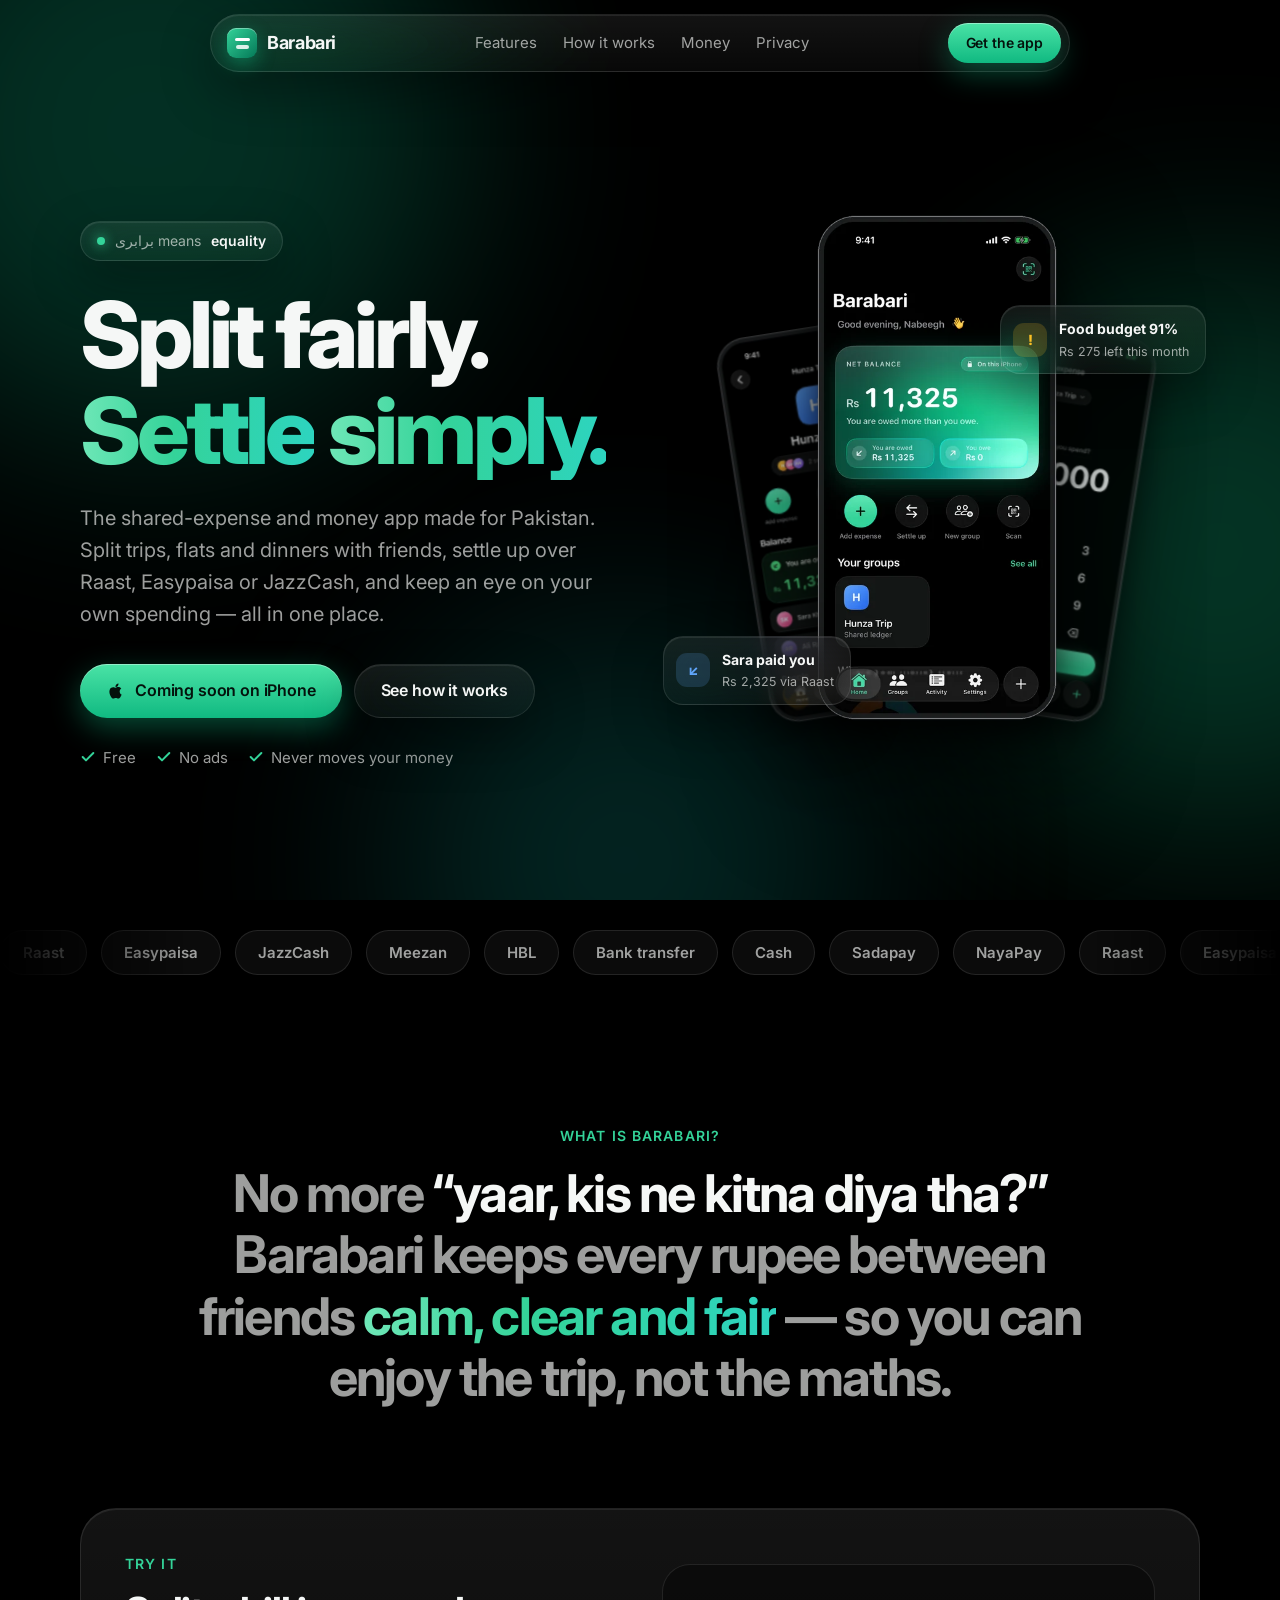
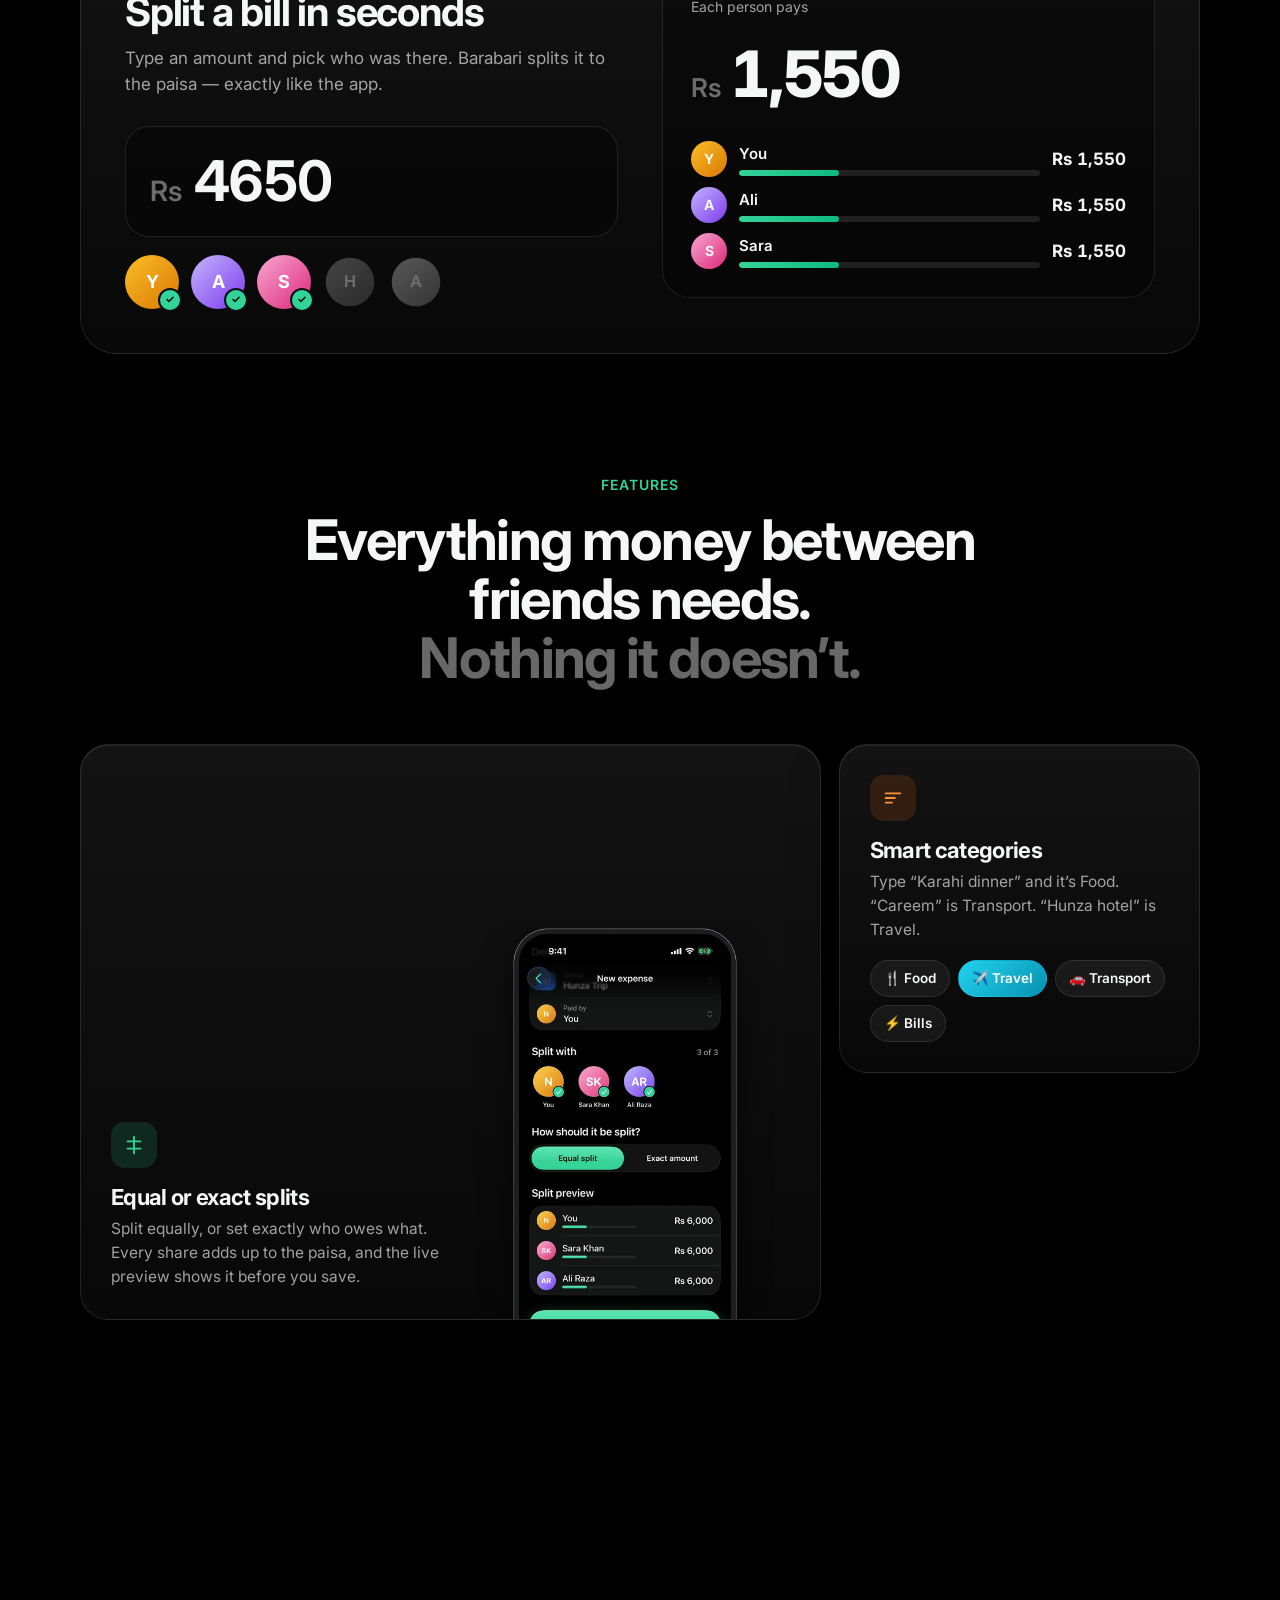
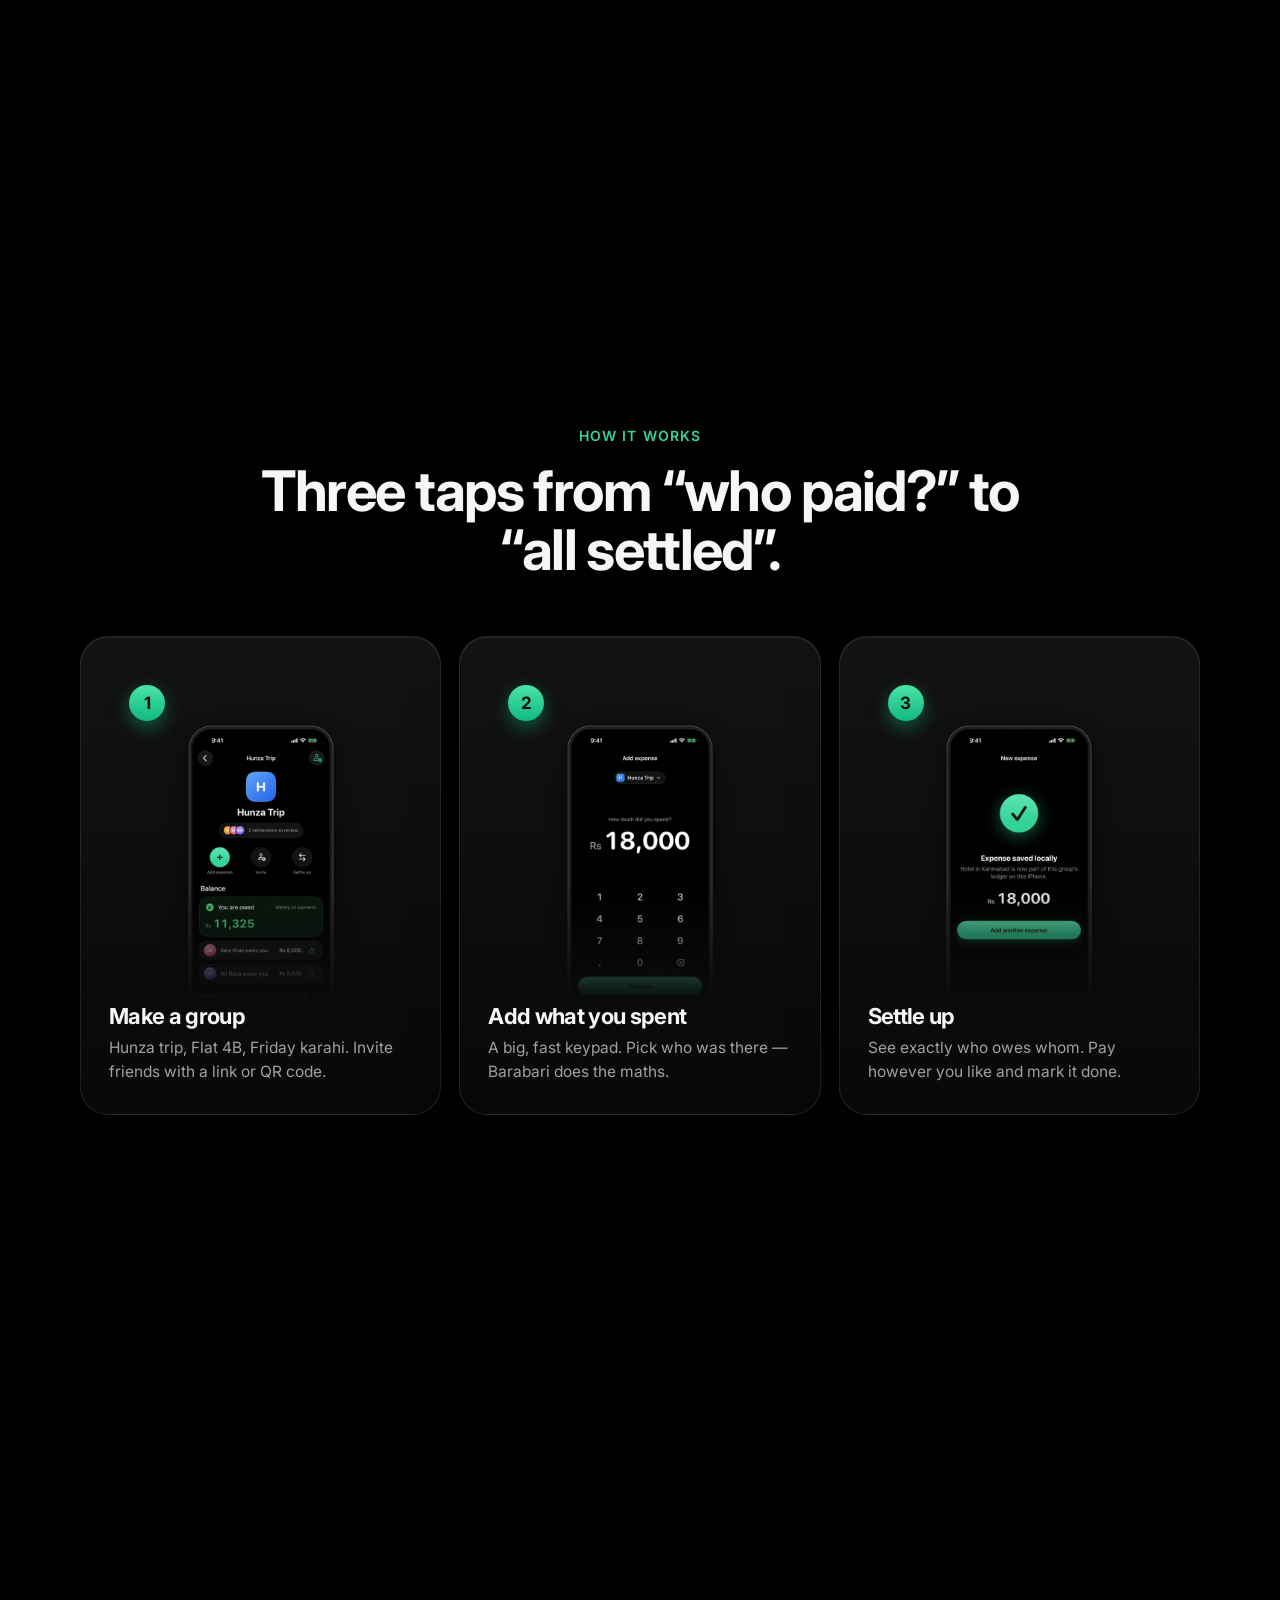
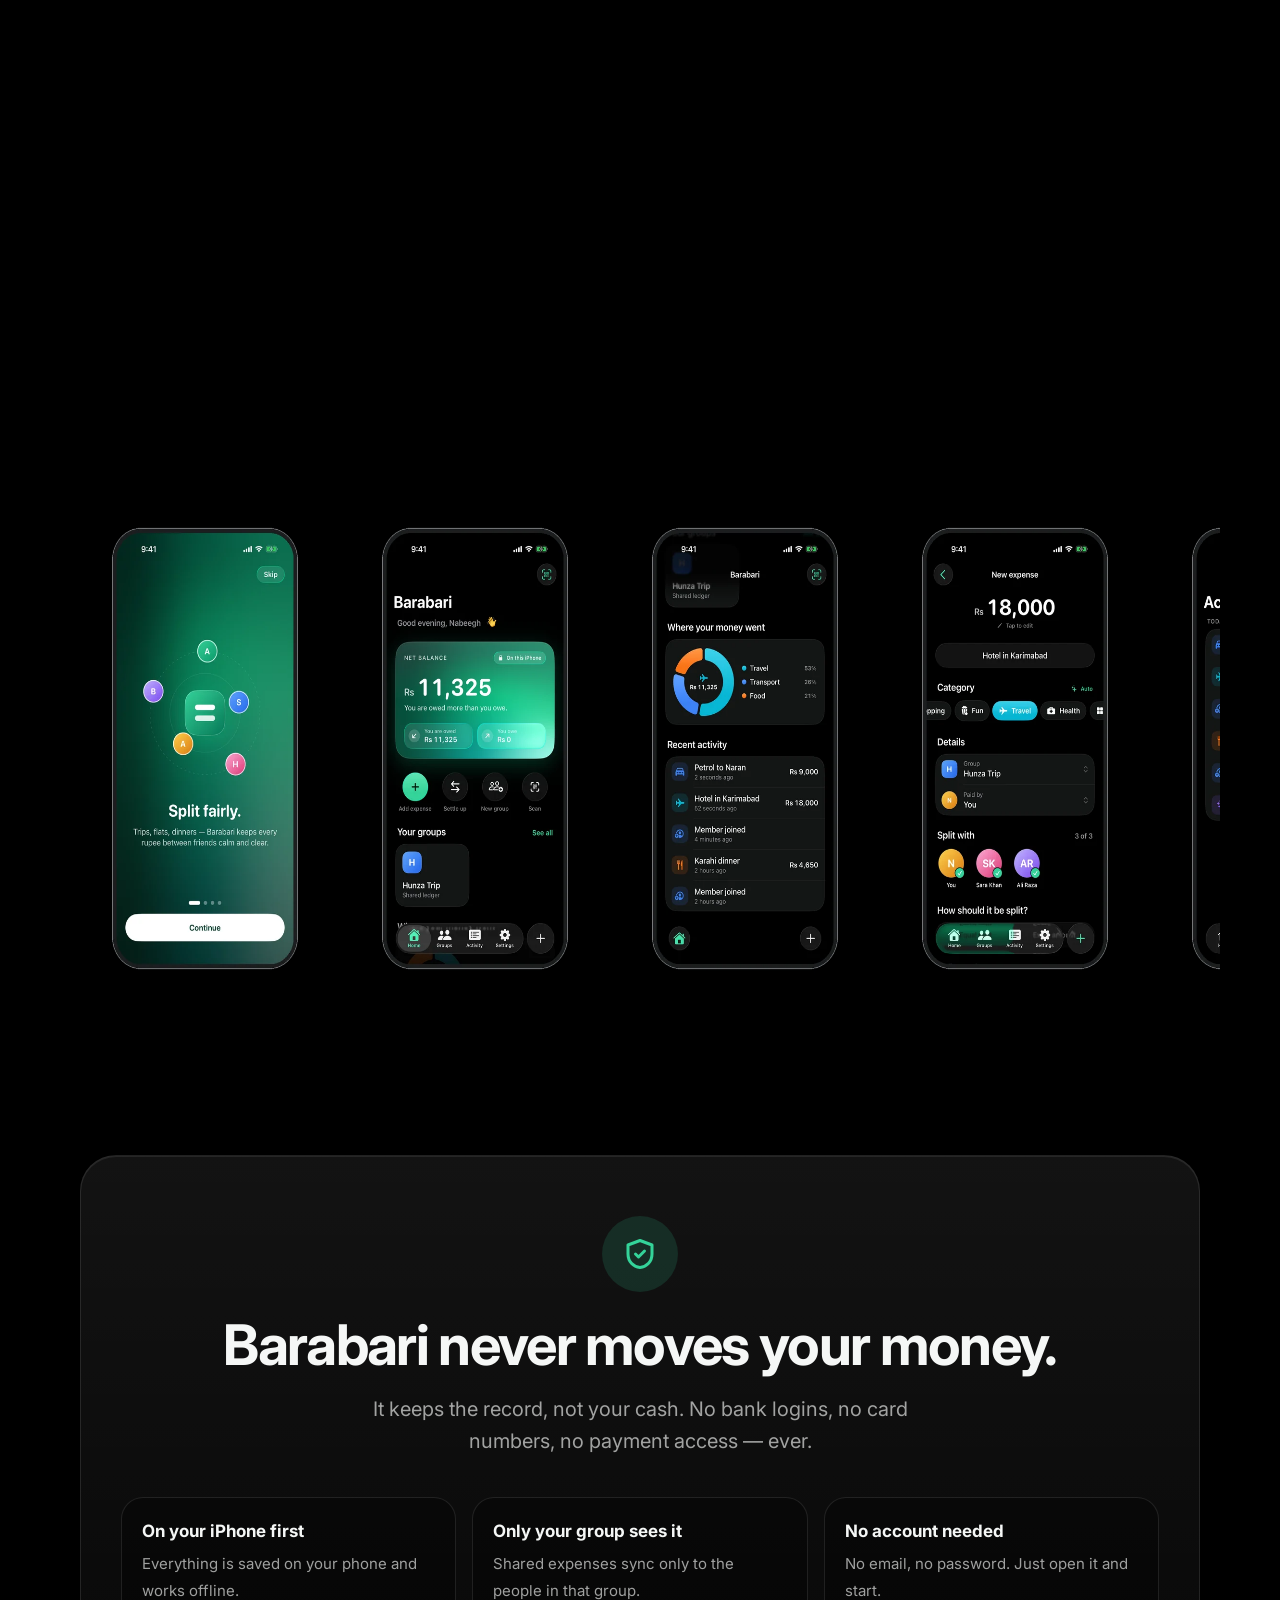
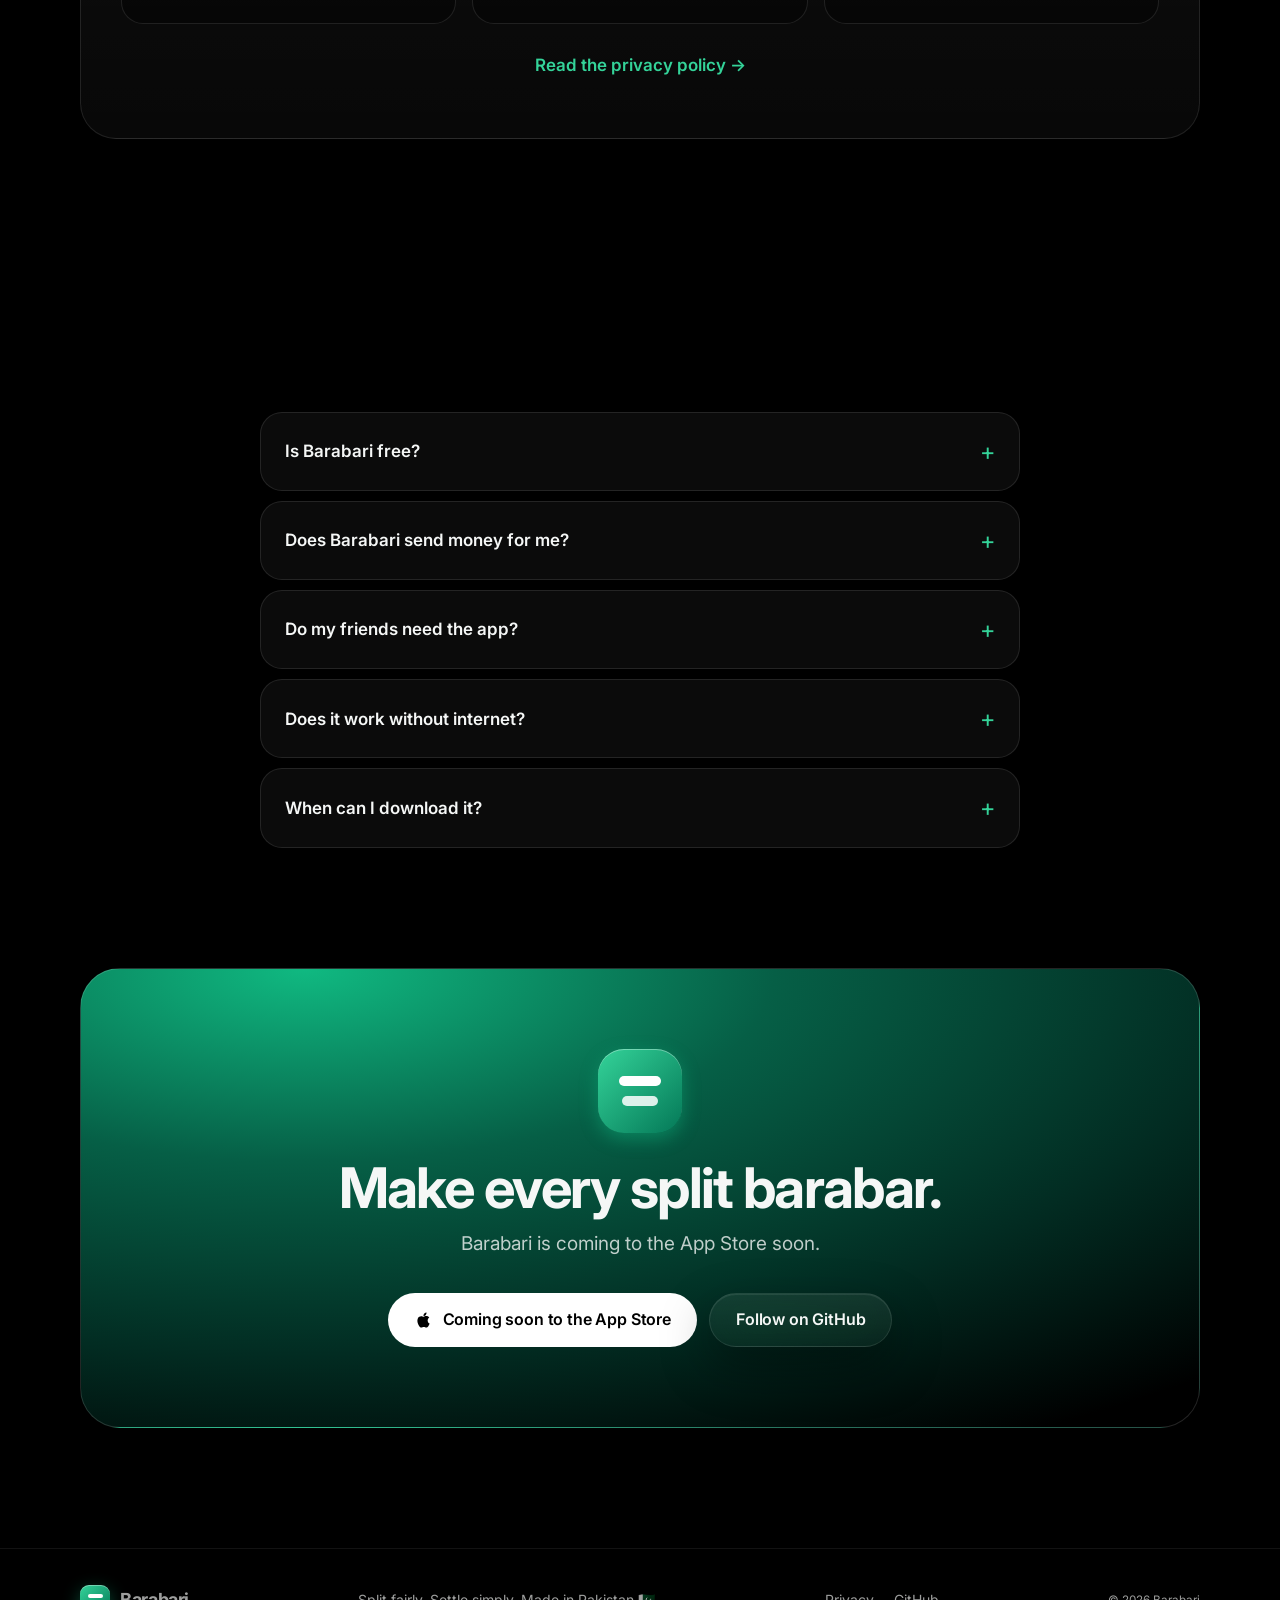
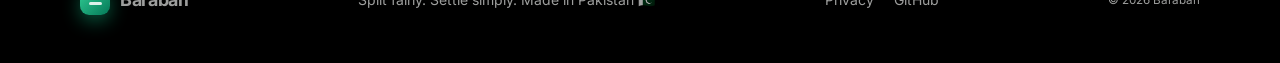
==== commit bf25b16f: "feat(web): add sleek motion to the landing page - Headline words blur into focus on load - Hero card" ====
--- a/website/index.html
+++ b/website/index.html
@@ -45,10 +45,13 @@
     <section class="hero">
       <div class="hero-copy" data-reveal>
         <span class="pill glass"><span class="dot"></span> برابری means <b>equality</b></span>
-        <h1>Split fairly.<br><span class="grad">Settle simply.</span></h1>
+        <h1 class="headline" aria-label="Split fairly. Settle simply.">
+          <span class="w" style="--i:0">Split</span> <span class="w" style="--i:1">fairly.</span><br>
+          <span class="grad"><span class="w" style="--i:2">Settle</span> <span class="w" style="--i:3">simply.</span></span>
+        </h1>
         <p class="lead">The shared-expense and money app made for Pakistan. Split trips, flats and dinners with friends, settle up over Raast, Easypaisa or JazzCash, and keep an eye on your own spending — all in one place.</p>
         <div class="cta-row">
-          <a class="btn btn-primary" href="#get">
+          <a class="btn btn-primary shine" href="#get">
             <svg viewBox="0 0 24 24" aria-hidden="true"><path d="M16.37 12.6c-.02-2.3 1.88-3.4 1.96-3.46-1.07-1.56-2.73-1.78-3.32-1.8-1.41-.14-2.76.83-3.47.83-.72 0-1.82-.81-2.99-.79-1.54.02-2.96.9-3.75 2.27-1.6 2.78-.41 6.89 1.15 9.14.76 1.1 1.67 2.34 2.86 2.3 1.15-.05 1.58-.74 2.97-.74 1.38 0 1.77.74 2.98.72 1.24-.02 2.02-1.12 2.77-2.23.87-1.28 1.23-2.52 1.25-2.58-.03-.01-2.4-.92-2.41-3.66zM14.1 5.86c.63-.77 1.06-1.83.94-2.89-.91.04-2.02.61-2.67 1.37-.58.67-1.1 1.76-.96 2.8 1.02.08 2.06-.52 2.69-1.28z"/></svg>
             Coming soon on iPhone
           </a>
@@ -66,7 +69,7 @@
           <img class="phone p-back-left" src="assets/07-group.webp" alt="Barabari group page with balances and people" width="520" height="1067" loading="eager">
           <img class="phone p-front" src="assets/01-home.webp" alt="Barabari home screen showing a net balance of Rs 11,325" width="520" height="1067" loading="eager">
           <img class="phone p-back-right" src="assets/03-keypad.webp" alt="Adding an expense with Barabari's keypad" width="520" height="1067" loading="eager">
-          <div class="float-card glass fc-1">
+          <div class="float-card glass fc-1 toast" id="liveToast" aria-live="polite">
             <span class="fc-icon">✓</span>
             <div><b>Synced</b><small>Ali added “Chai · Rs 1,200”</small></div>
           </div>
--- a/website/styles.css
+++ b/website/styles.css
@@ -290,6 +290,42 @@
 .footer nav { display: flex; gap: 20px; }
 .footer nav a:hover { color: var(--text); }
 
+/* ---------- Motion ---------- */
+/* Headline: each word blurs into focus. */
+.headline .w { display: inline-block; opacity: 0; filter: blur(14px); transform: translateY(18px);
+  animation: wordIn 1.1s var(--ease) forwards; animation-delay: calc(0.15s + var(--i) * 0.12s); }
+.headline .grad .w { background: inherit; -webkit-background-clip: text; background-clip: text; }
+@keyframes wordIn { to { opacity: 1; filter: blur(0); transform: none; } }
+
+/* Primary button: a soft light sweep every few seconds. */
+.shine { position: relative; overflow: hidden; isolation: isolate; }
+.shine::after { content: ""; position: absolute; inset: -40% auto -40% -60%; width: 40%; z-index: -1;
+  background: linear-gradient(100deg, transparent, rgba(255,255,255,0.55), transparent);
+  transform: skewX(-20deg); animation: sweep 4.5s var(--ease) infinite 1.6s; }
+@keyframes sweep { 0% { left: -60%; } 35%, 100% { left: 130%; } }
+
+/* Live notification banner. */
+.toast { transition: opacity 0.45s var(--ease), transform 0.55s var(--ease), filter 0.45s var(--ease); }
+.toast.out { opacity: 0; transform: translateY(14px) scale(0.96); filter: blur(6px); }
+.toast .fc-icon { transition: background 0.3s, color 0.3s; }
+.fc-icon.money { background: rgba(96,165,250,0.18); color: #60a5fa; }
+
+/* Cursor spotlight on glass. */
+.tile, .step, .demo-card, .privacy-card, .budget-card { --mx: 50%; --my: 50%; }
+.tile::before, .step::before, .demo-card::before, .privacy-card::before, .budget-card::before {
+  content: ""; position: absolute; inset: 0; border-radius: inherit; pointer-events: none; z-index: 0;
+  background: radial-gradient(420px circle at var(--mx) var(--my), rgba(52,211,153,0.13), transparent 45%);
+  opacity: 0; transition: opacity 0.4s;
+}
+.tile:hover::before, .step:hover::before, .demo-card:hover::before, .privacy-card:hover::before, .budget-card:hover::before { opacity: 1; }
+.tile > *, .step > *, .demo-card > *, .privacy-card > *, .budget-card > * { position: relative; z-index: 1; }
+.demo-card, .privacy-card, .budget-card { position: relative; }
+
+/* Hero phones drift apart while scrolling (driven by --scroll from JS). */
+.hero-art { --scroll: 0; }
+.p-back-left { translate: calc(var(--scroll) * -60px) calc(var(--scroll) * 40px); }
+.p-back-right { translate: calc(var(--scroll) * 60px) calc(var(--scroll) * 40px); }
+
 /* ---------- Reveal ---------- */
 [data-reveal] { opacity: 0; transform: translateY(28px); transition: opacity 0.9s var(--ease), transform 0.9s var(--ease); }
 [data-reveal].in { opacity: 1; transform: none; }
@@ -335,4 +371,5 @@
 @media (prefers-reduced-motion: reduce) {
   *, *::before, *::after { animation: none !important; transition: none !important; }
   [data-reveal] { opacity: 1; transform: none; }
-}
+  .headline .w { opacity: 1; filter: none; transform: none; }
+}
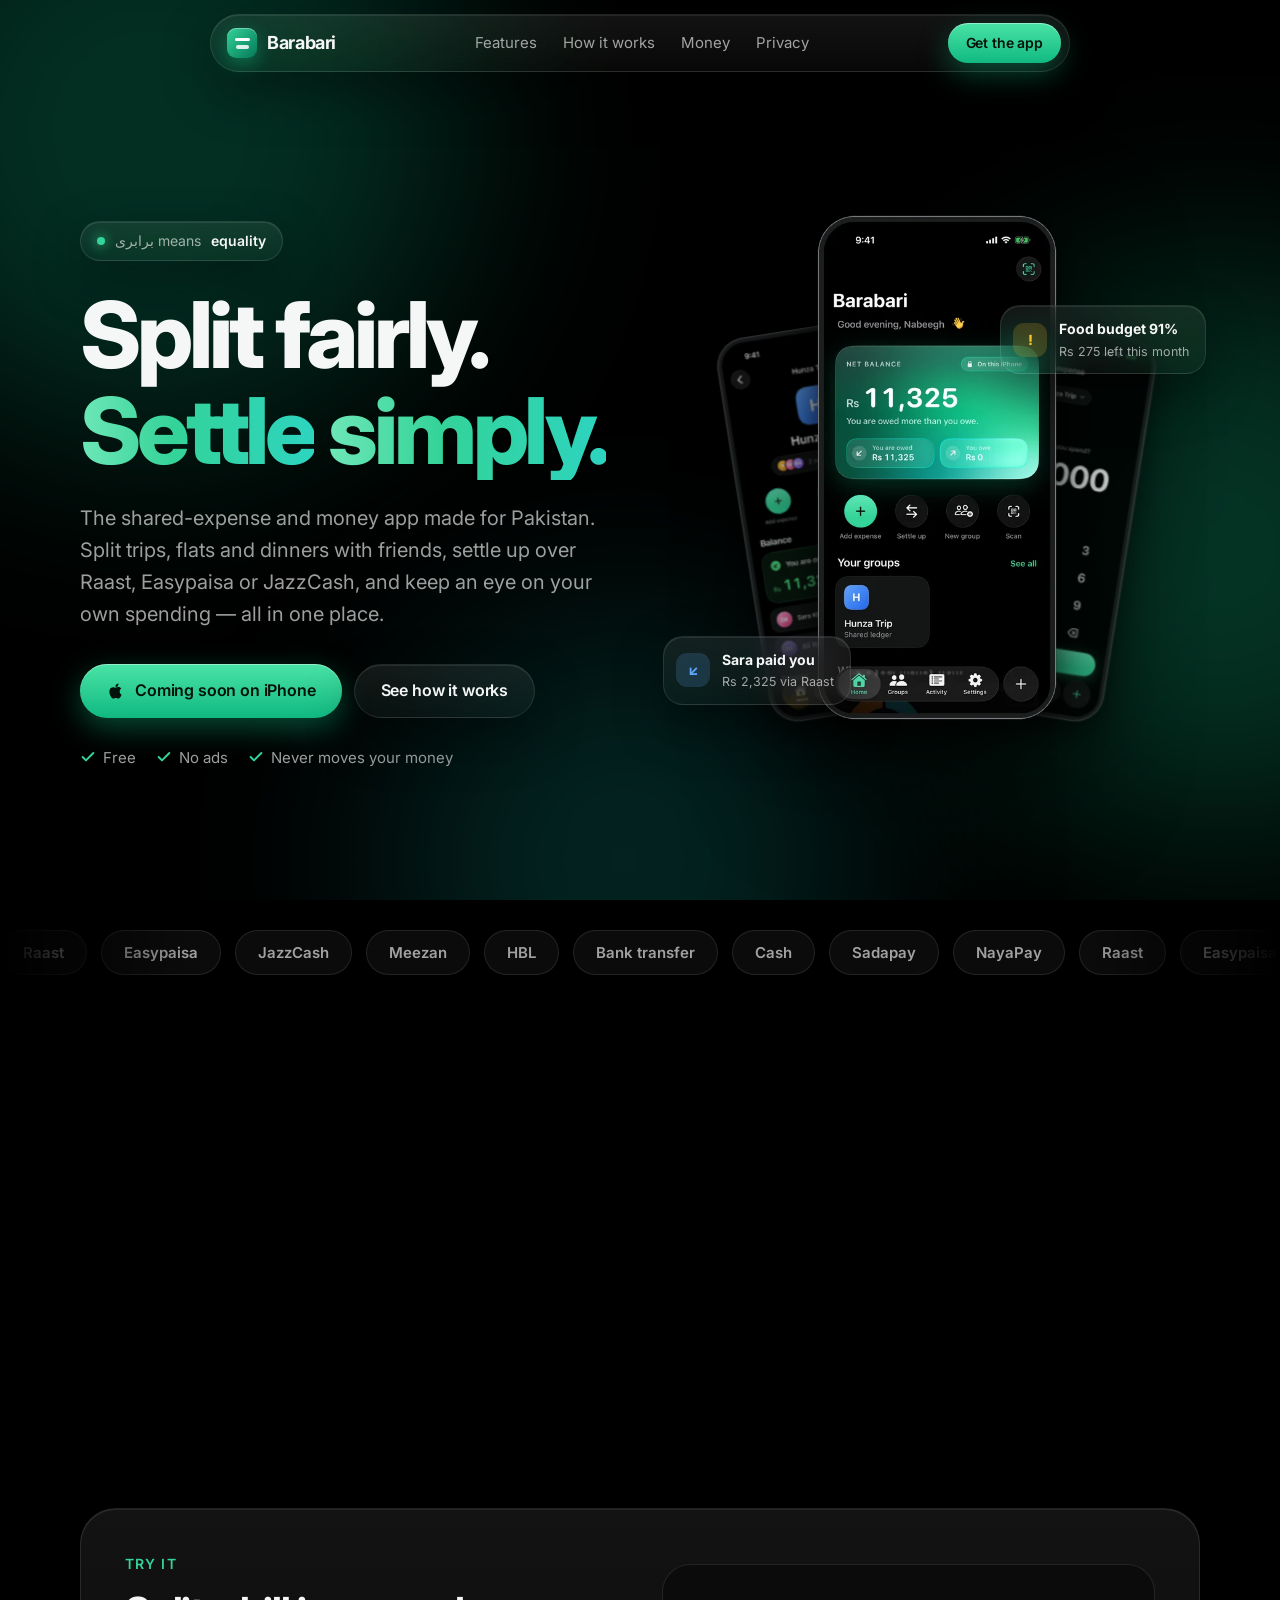
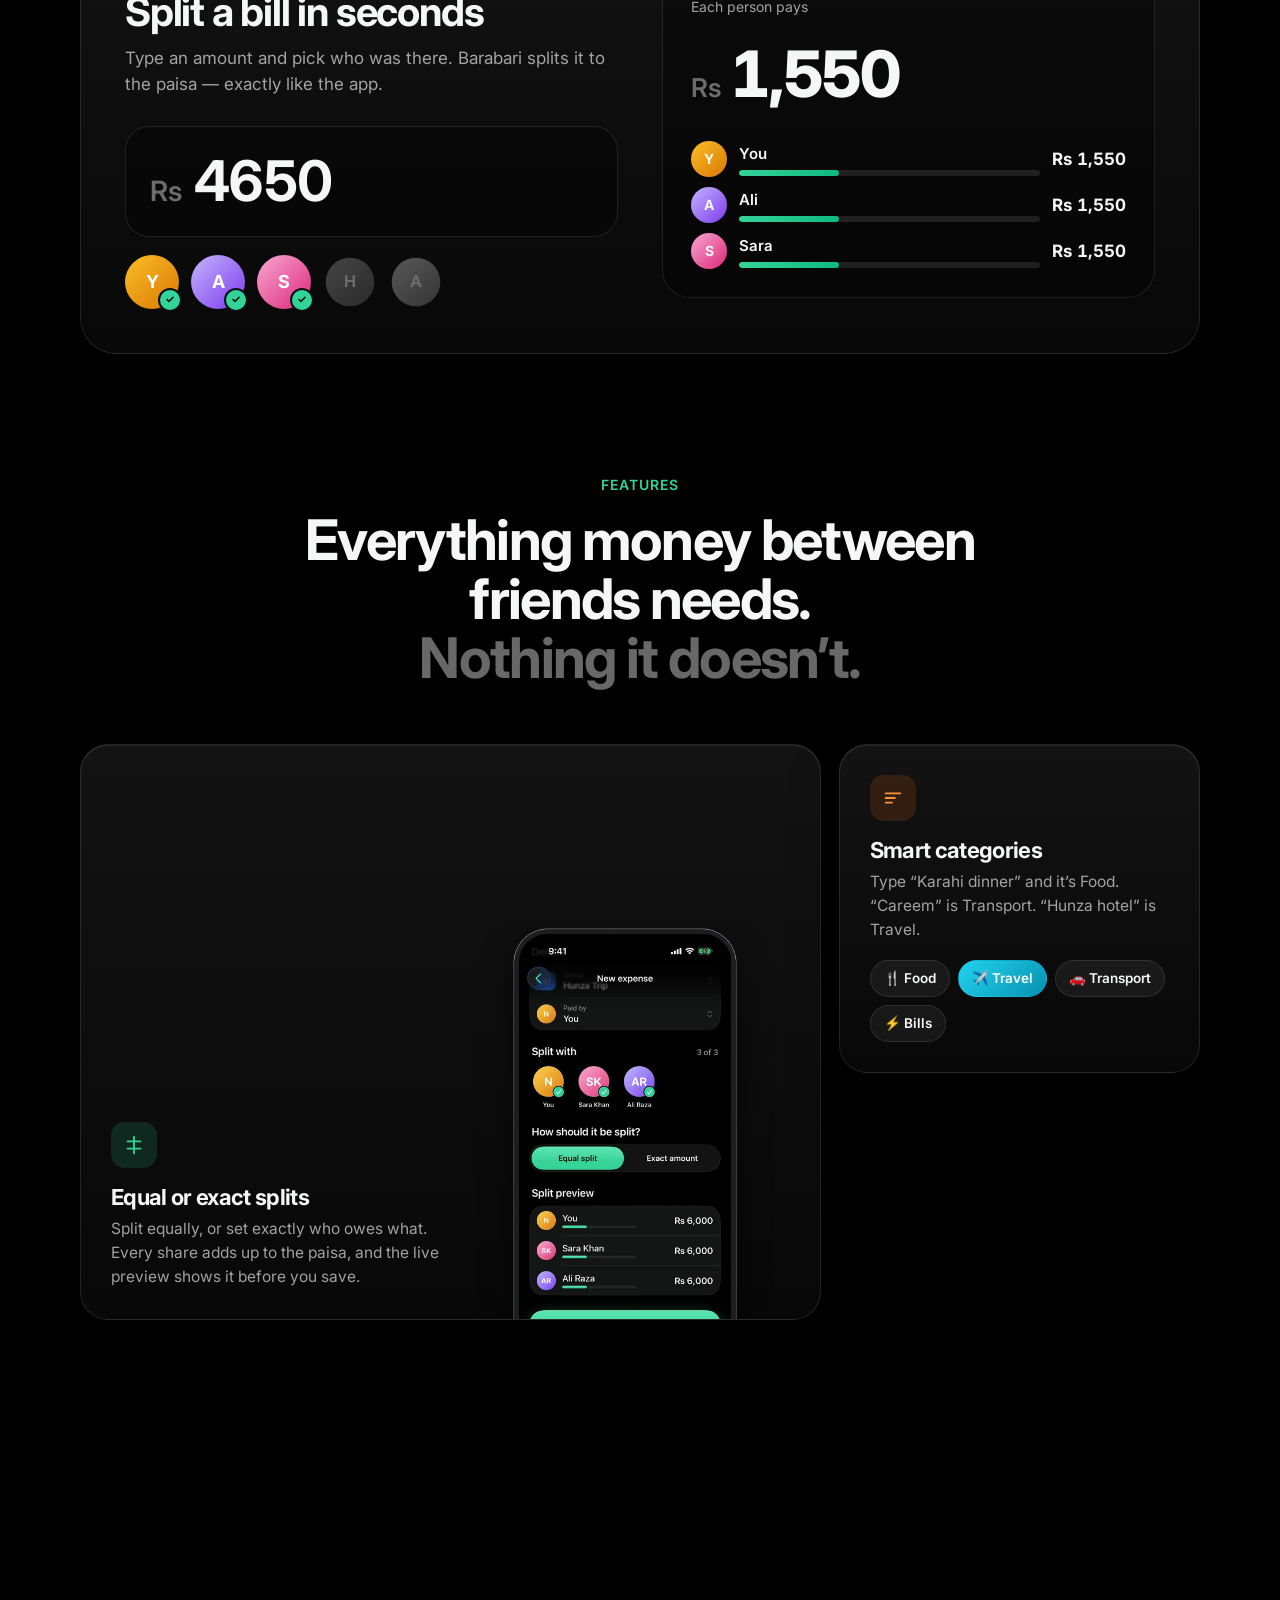
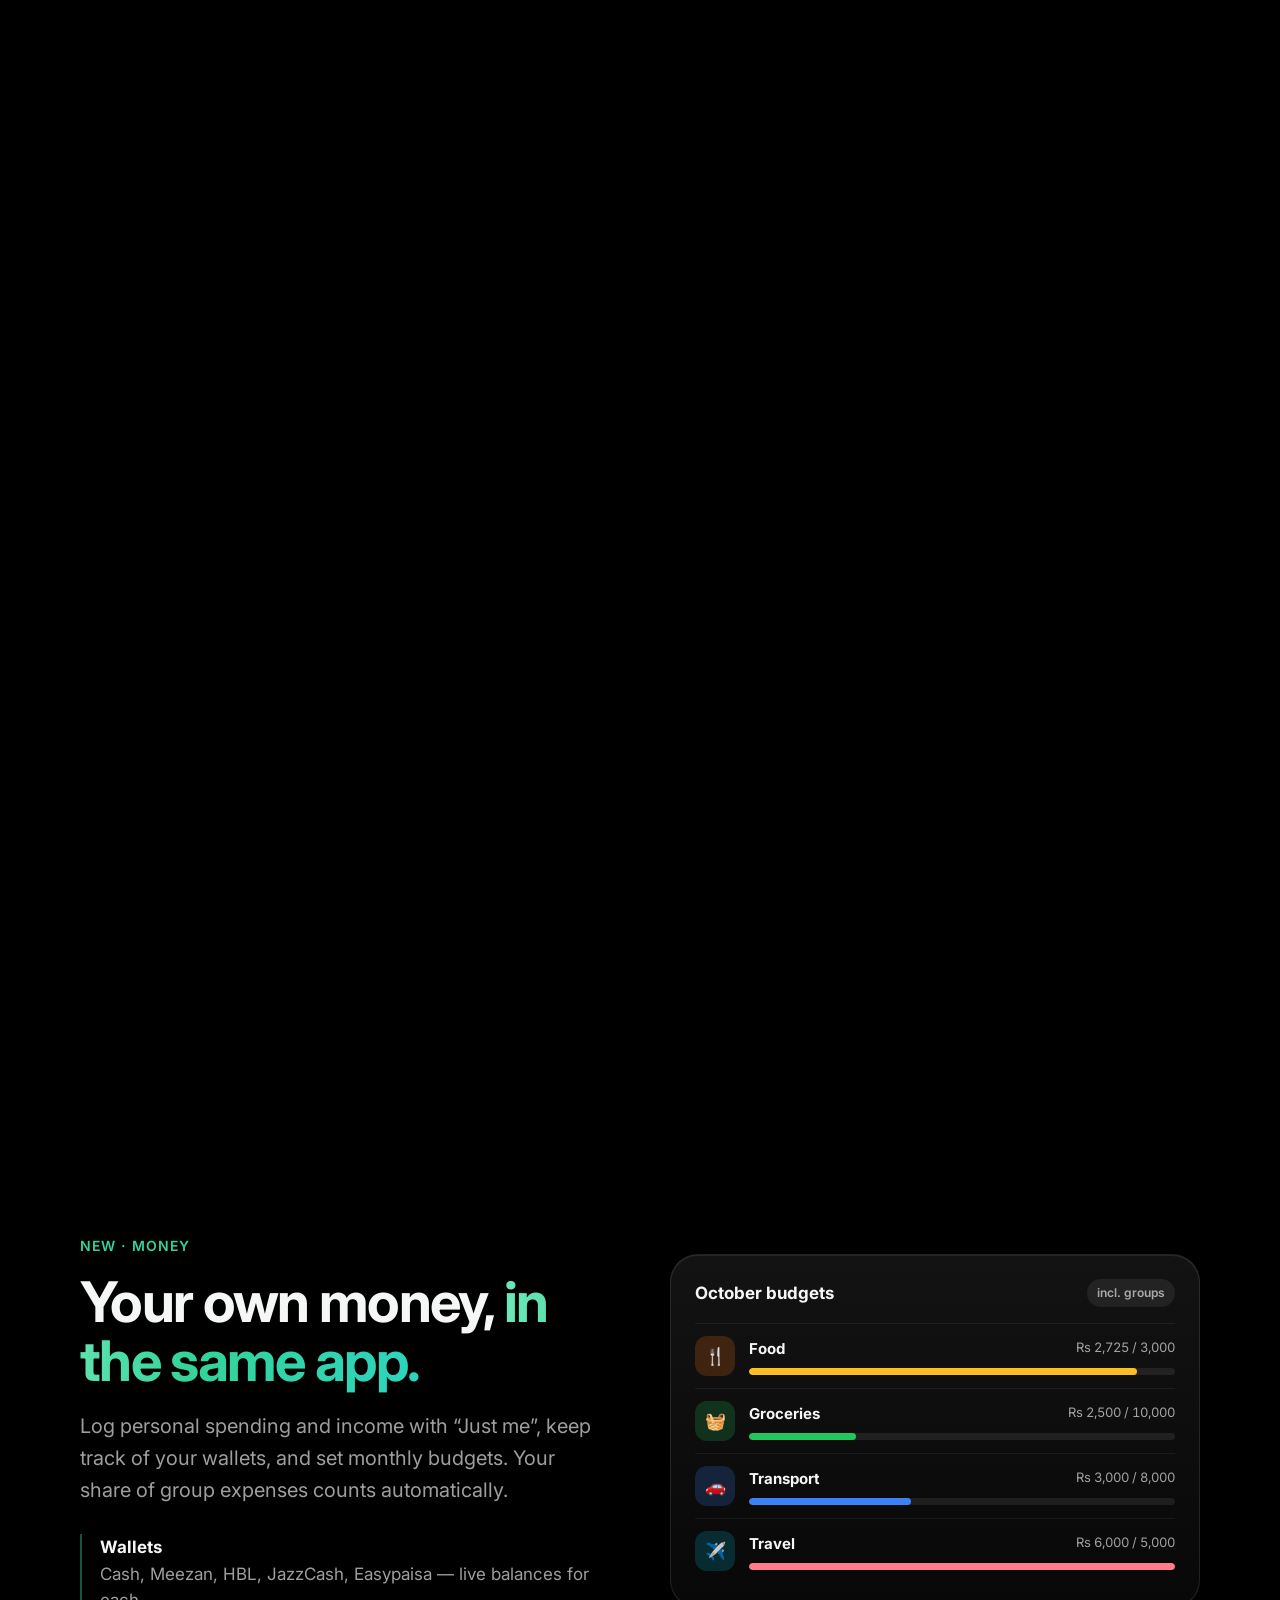
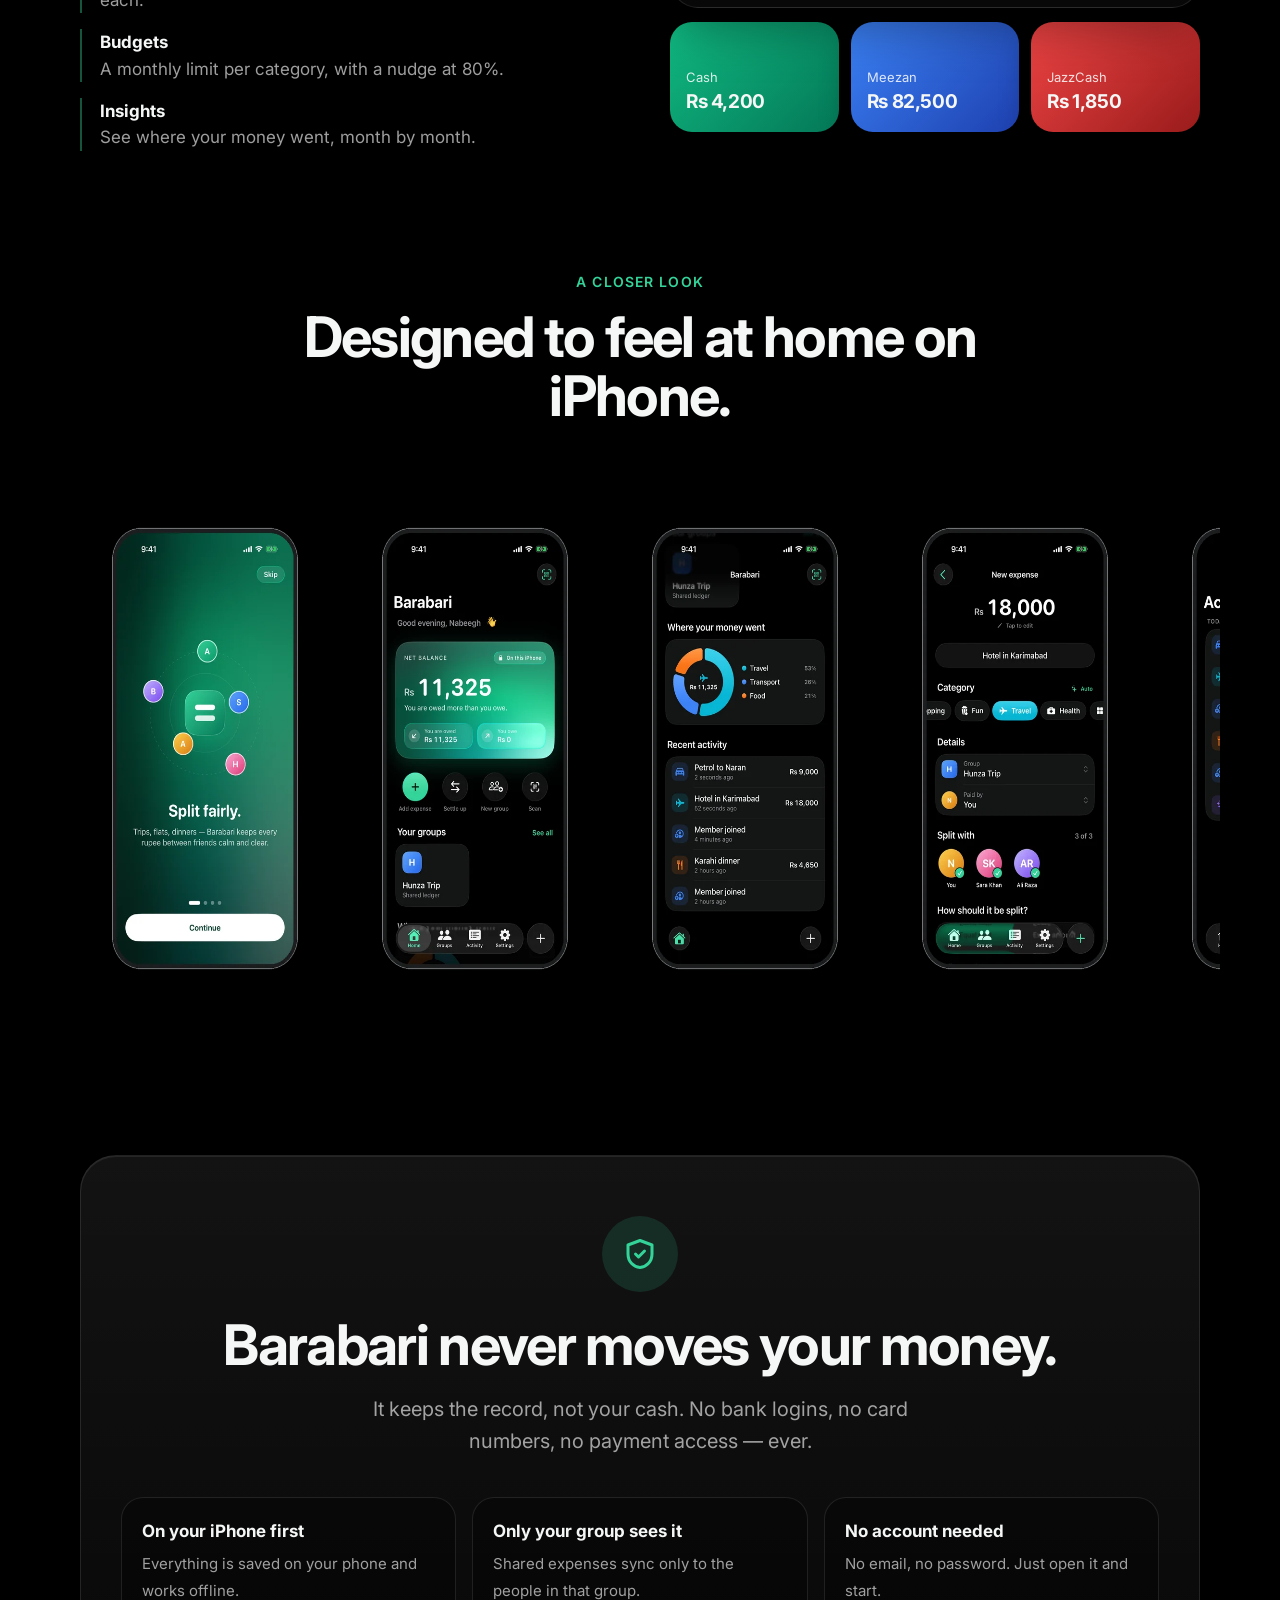
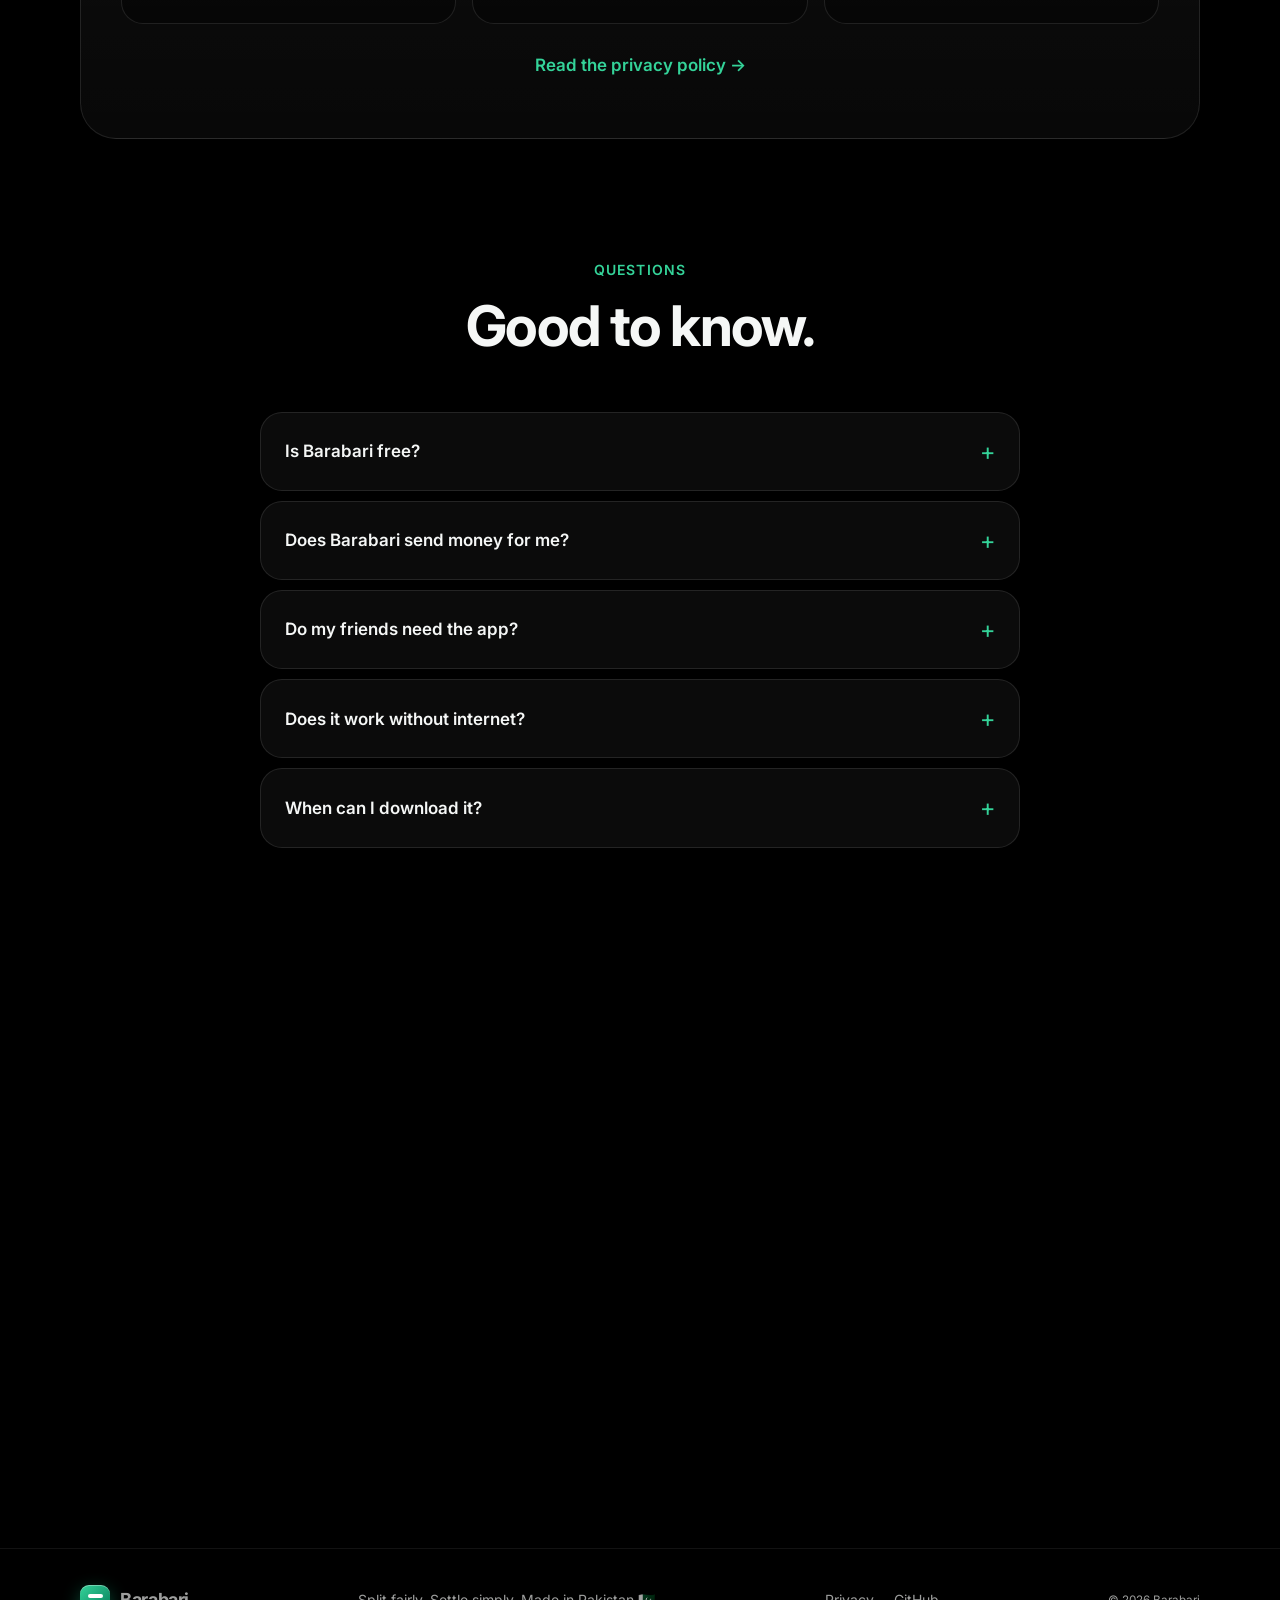
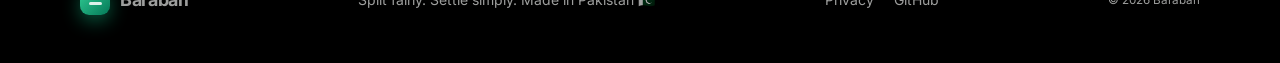
==== commit eec1a11e: "fix(web): tighten mobile spacing and bust asset caches Smaller gaps between sections on phones, the " ====
--- a/website/index.html
+++ b/website/index.html
@@ -17,7 +17,7 @@
   <link rel="preconnect" href="https://fonts.googleapis.com">
   <link rel="preconnect" href="https://fonts.gstatic.com" crossorigin>
   <link href="https://fonts.googleapis.com/css2?family=Inter:wght@400;500;600;700;800&display=swap" rel="stylesheet">
-  <link rel="stylesheet" href="styles.css">
+  <link rel="stylesheet" href="styles.css?v=4">
 </head>
 <body>
   <div class="mesh" aria-hidden="true">
@@ -348,6 +348,6 @@
     </div>
   </footer>
 
-  <script src="script.js" defer></script>
+  <script src="script.js?v=4" defer></script>
 </body>
 </html>
--- a/website/styles.css
+++ b/website/styles.css
@@ -349,8 +349,15 @@
 }
 @media (max-width: 620px) {
   body { font-size: 16px; }
-  .section { padding-top: 90px; }
-  .hero-art { height: 470px; }
+  .section { padding-top: 76px; }
+  .hero { padding-bottom: 0; gap: 28px; }
+  .hero-art { height: 430px; }
+  .marquee { padding: 14px 0; }
+  .statement { padding-top: 64px; }
+  .demo { padding-top: 64px; }
+  .section-head { margin-bottom: 36px; }
+  .final-cta { padding: 60px 22px; }
+  .footer { margin-top: 80px; }
   .phone { width: 180px; }
   .p-front { width: 220px; }
   .p-back-left { left: -6%; } .p-back-right { right: -6%; }
@@ -361,6 +368,8 @@
   .tile-tall { grid-row: span 1; }
   .demo-card { padding: 26px; border-radius: 28px; }
   .demo-amount input { font-size: 44px; }
+  .demo-people { gap: 10px; flex-wrap: nowrap; }
+  .person { width: 48px; height: 48px; font-size: 16px; flex: 0 0 auto; }
   #demoEach { font-size: 52px; }
   .privacy-card { padding: 44px 22px; }
   .wallet-row { grid-template-columns: 1fr 1fr 1fr; gap: 8px; }
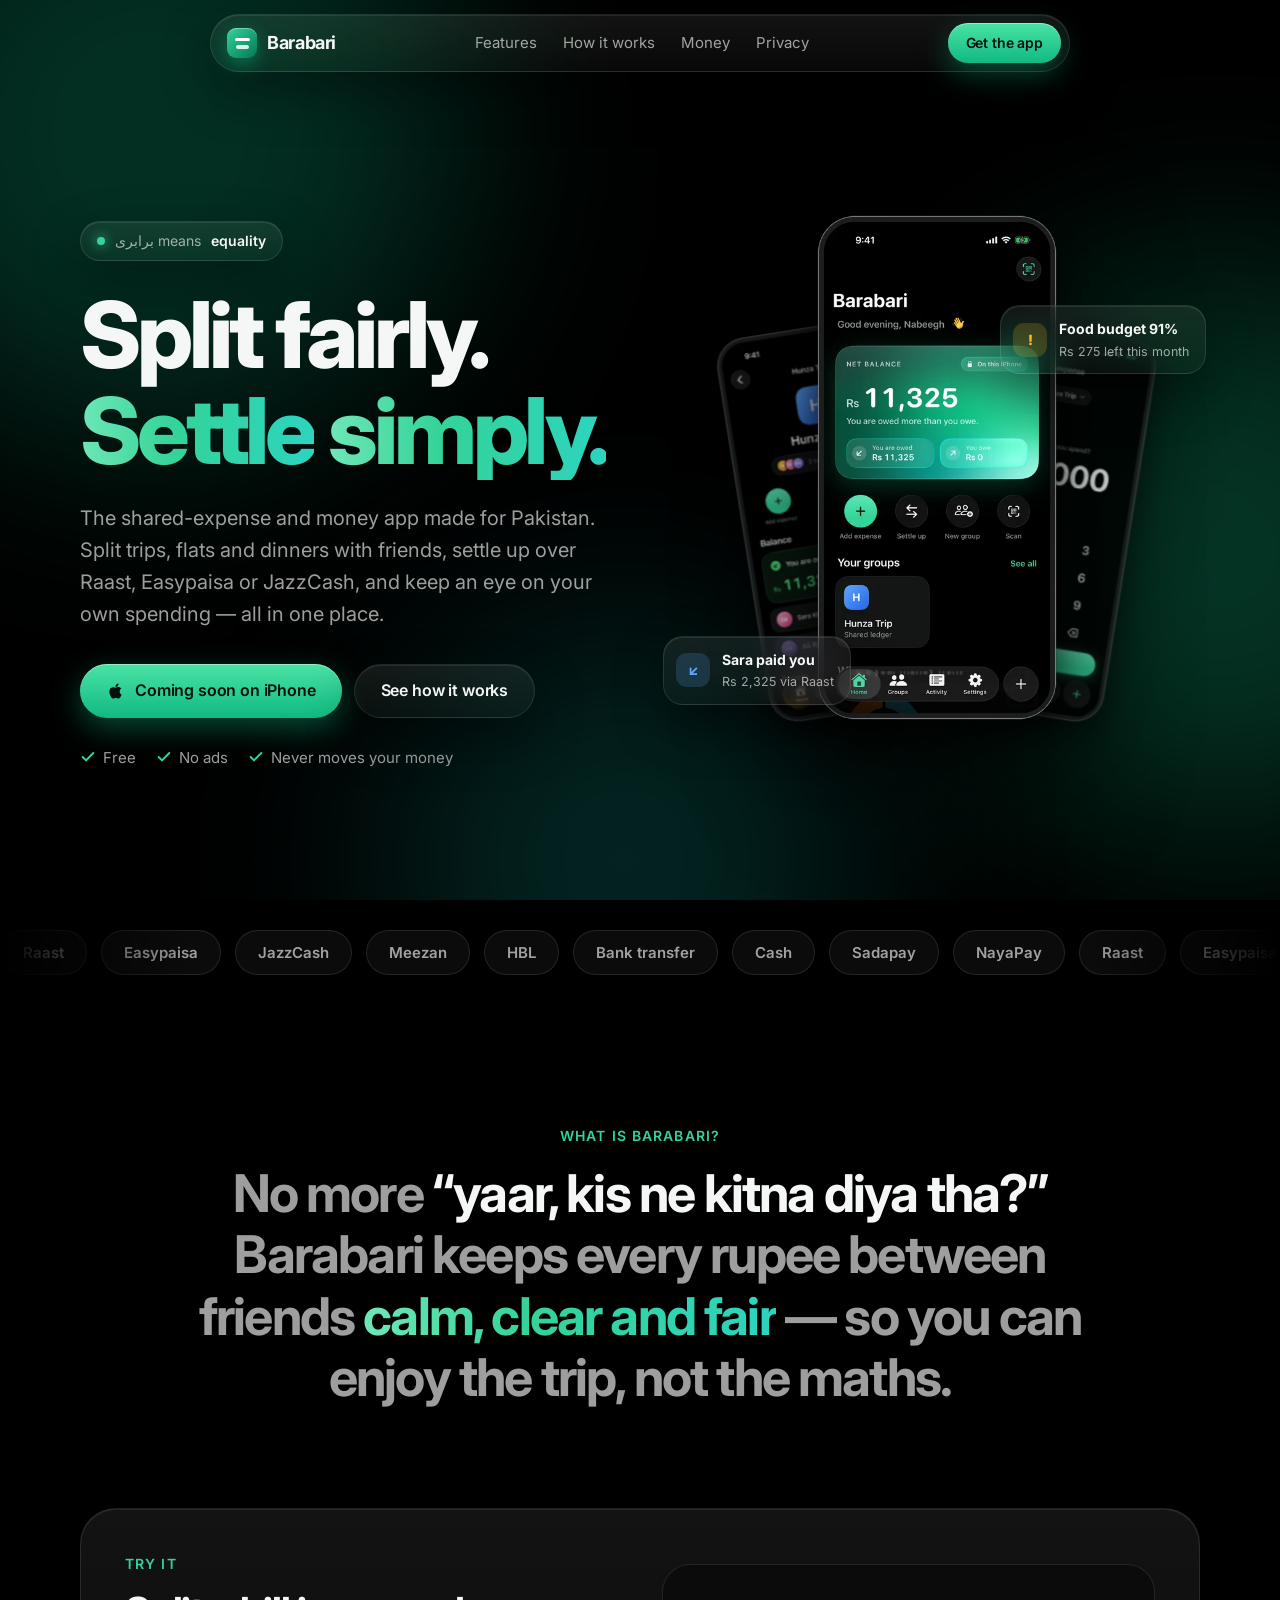
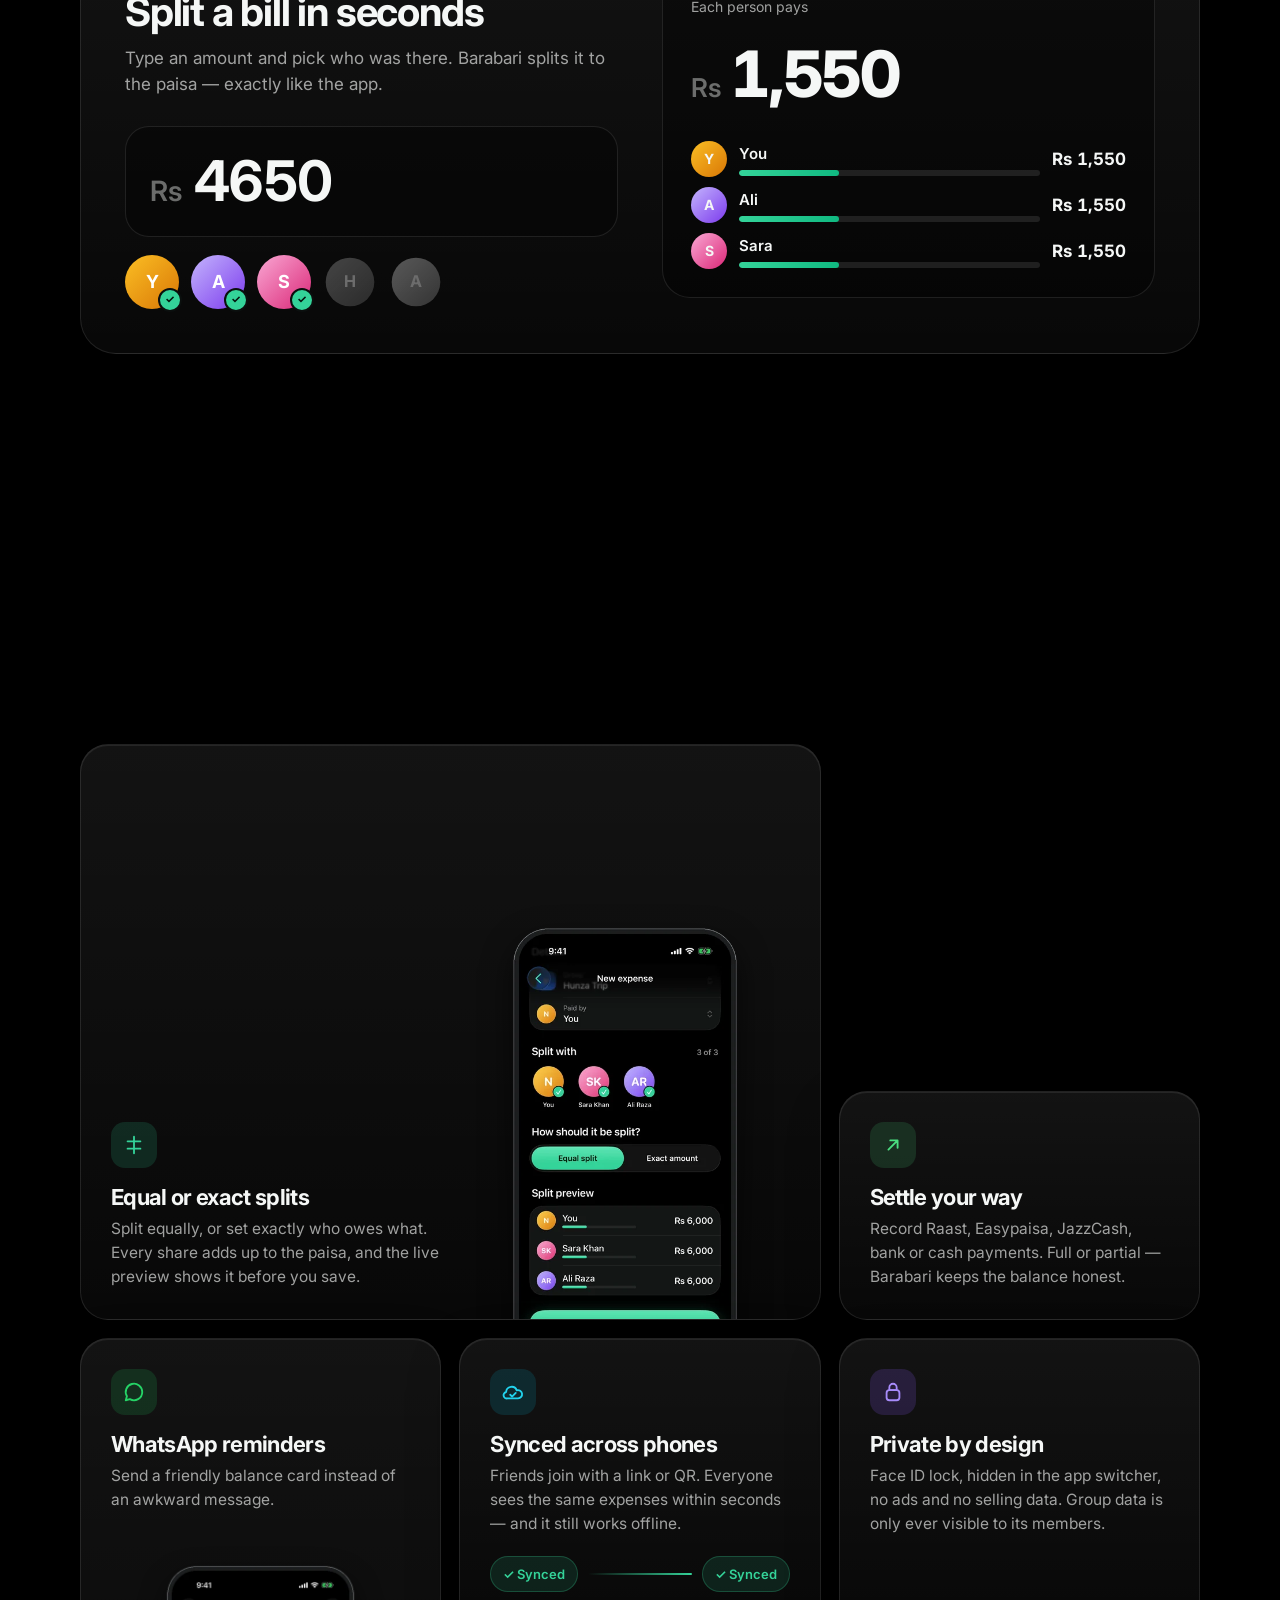
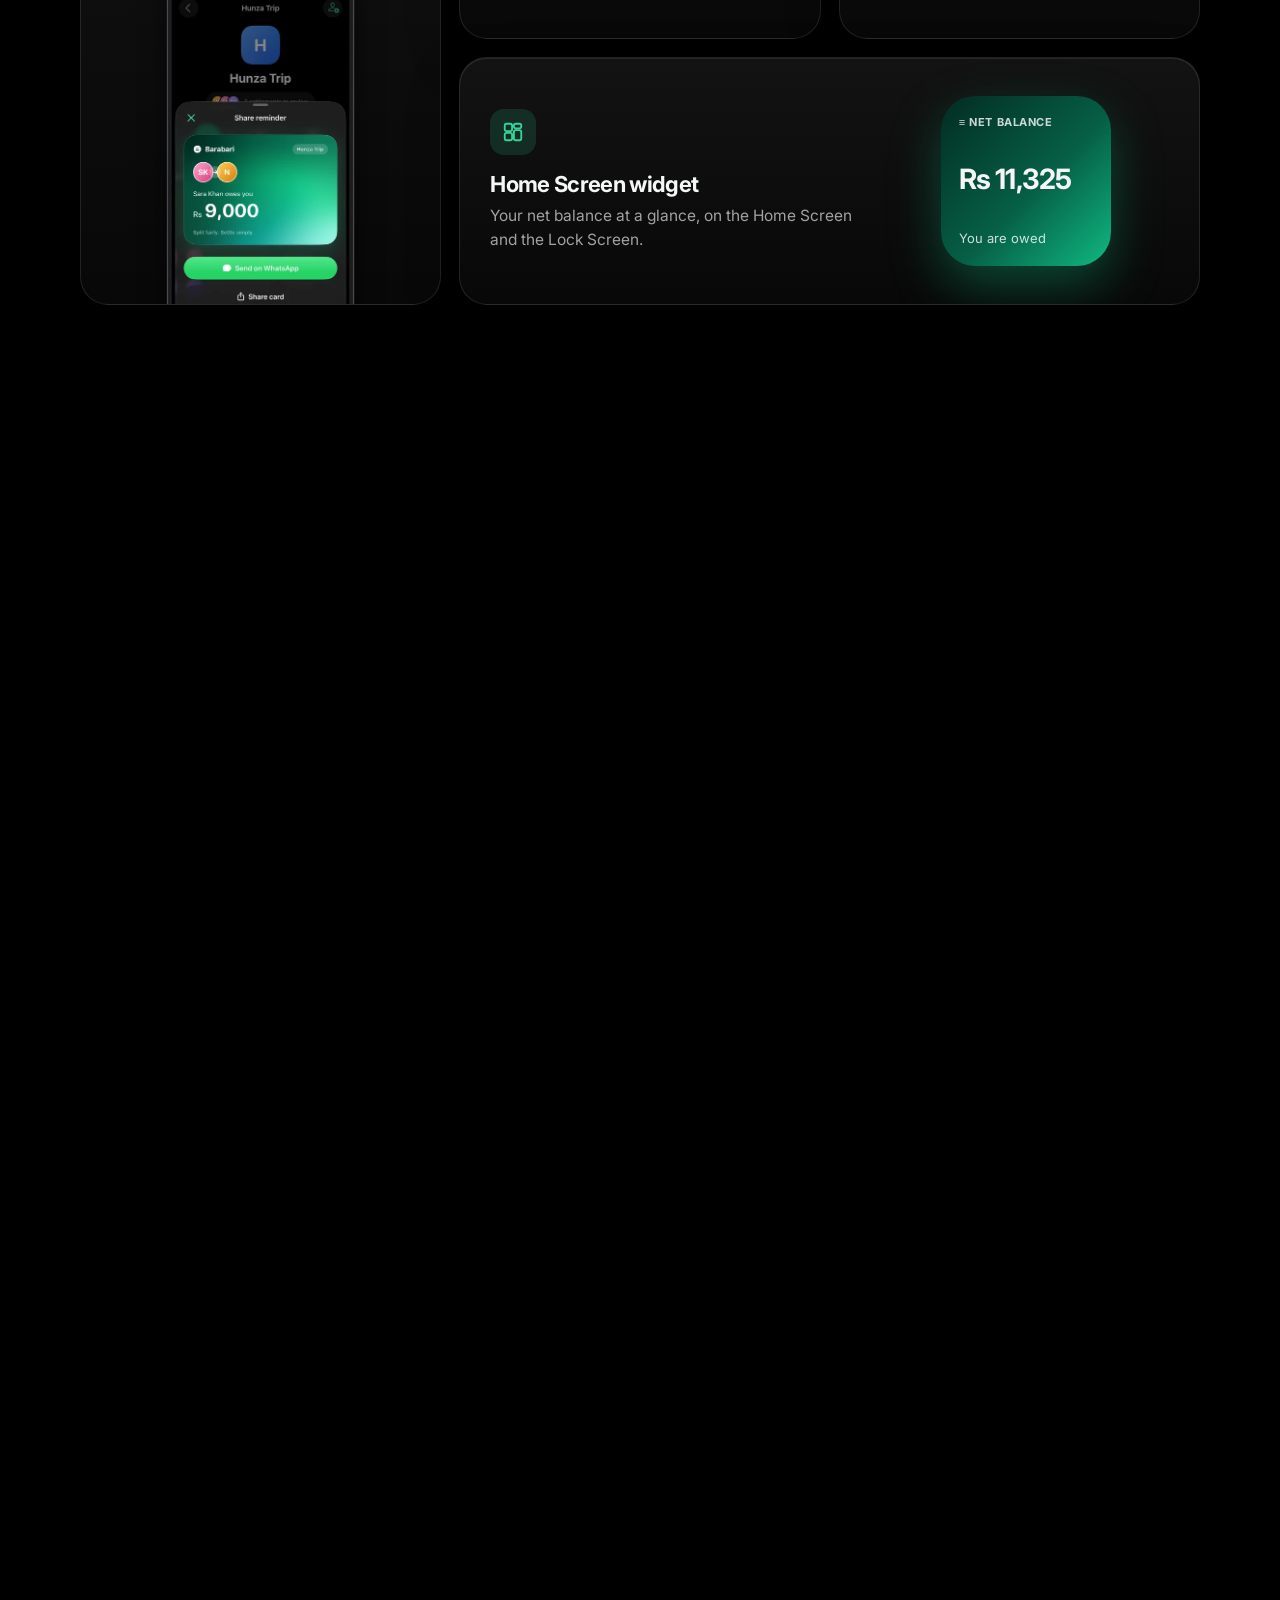
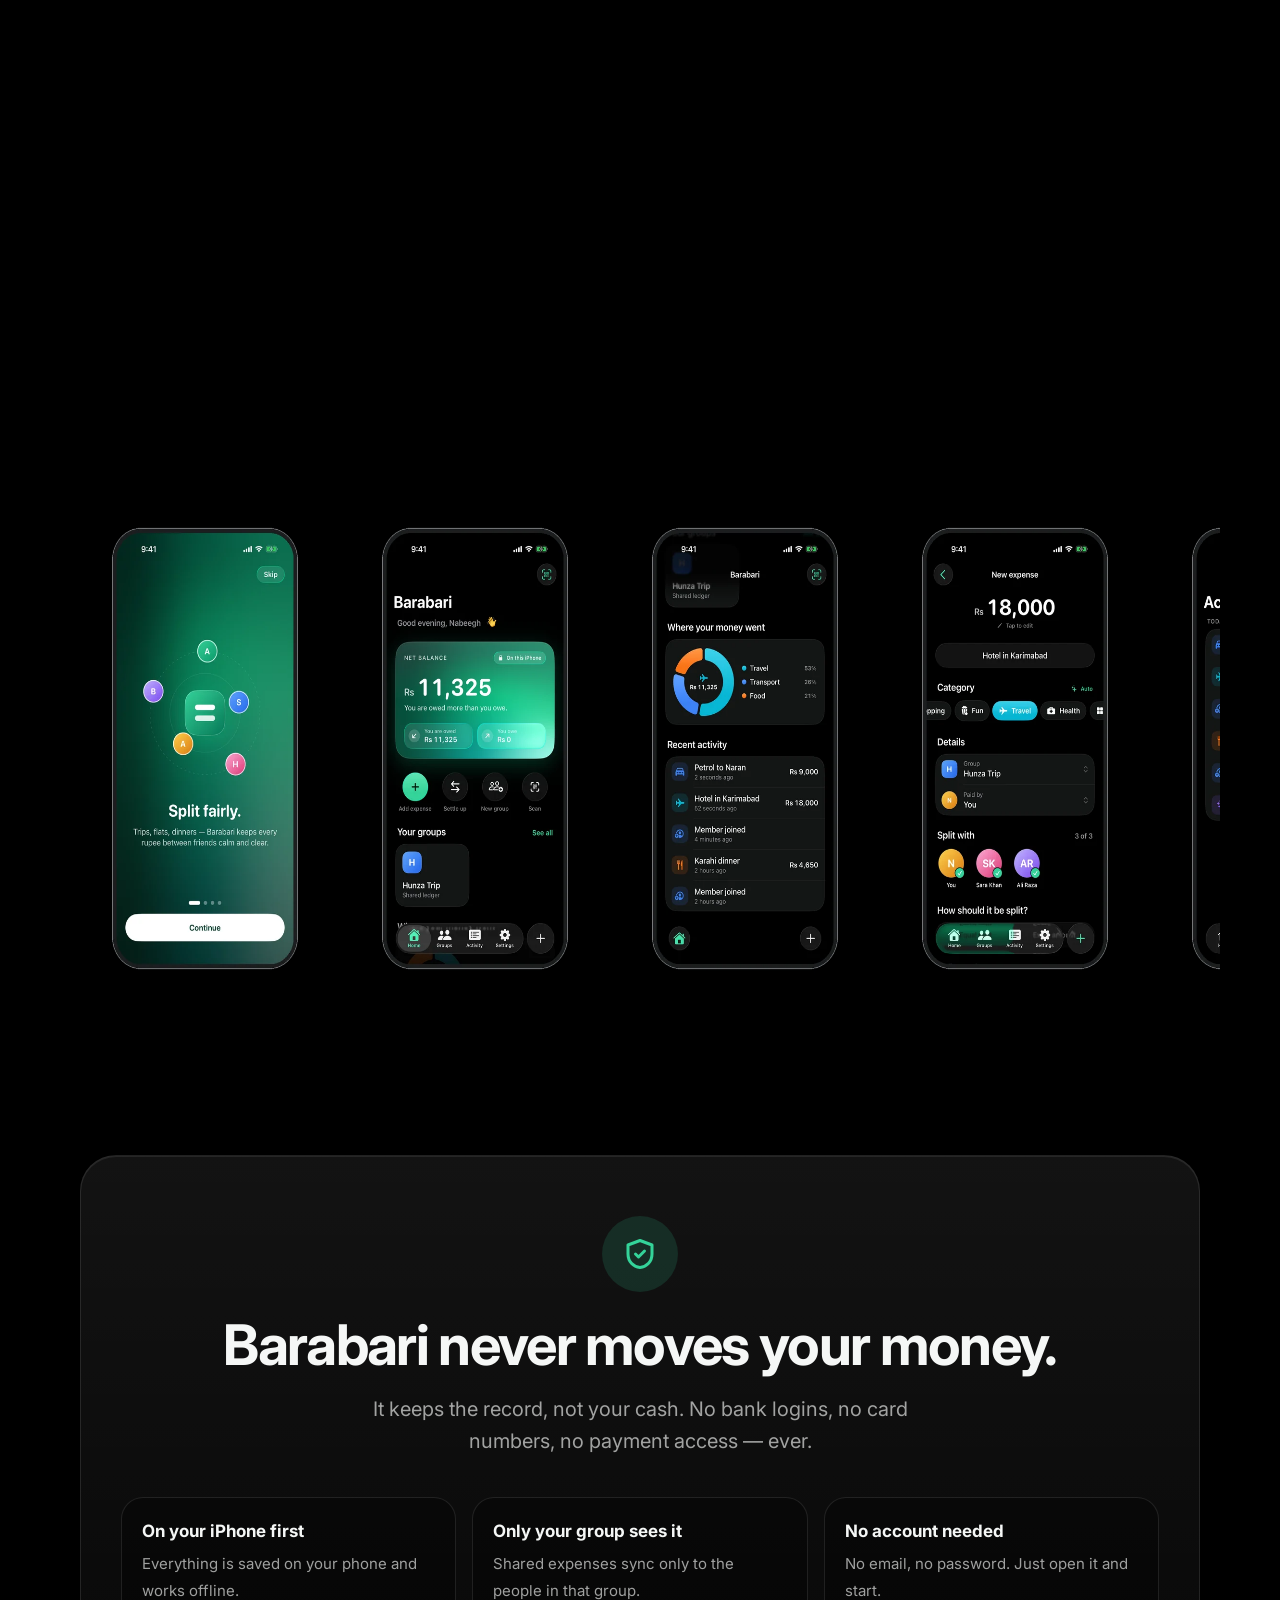
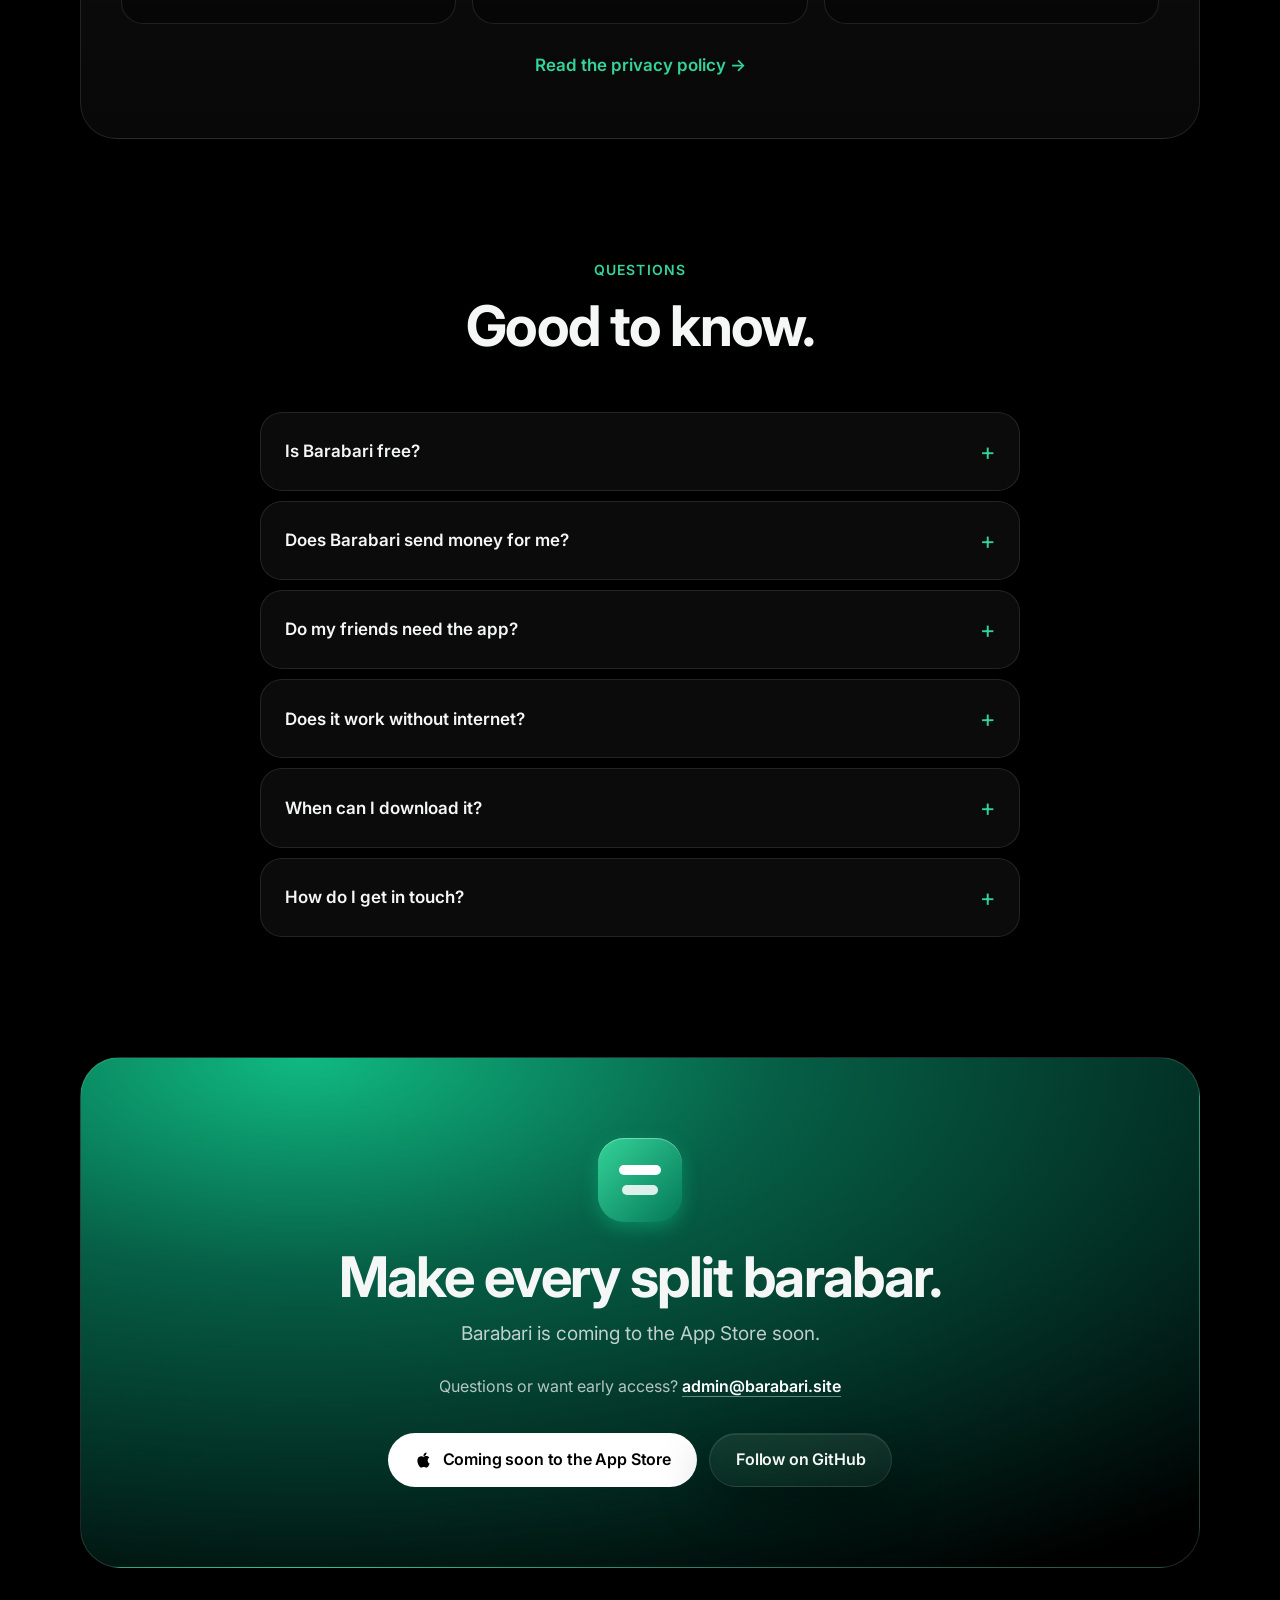
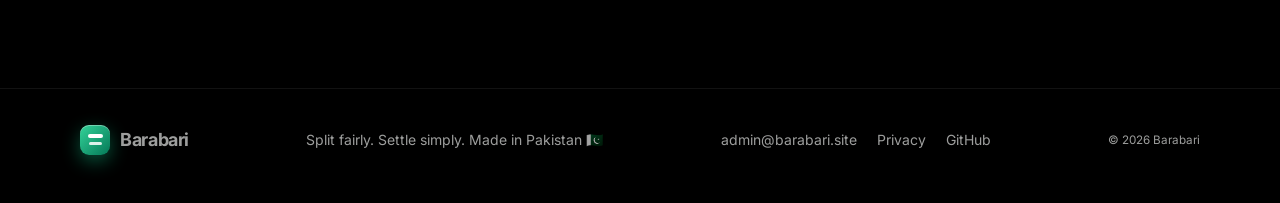
==== commit 3f8d6e06: "feat(web): add admin@barabari.site as the contact email Shown in the footer, the final call to actio" ====
--- a/website/index.html
+++ b/website/index.html
@@ -17,7 +17,7 @@
   <link rel="preconnect" href="https://fonts.googleapis.com">
   <link rel="preconnect" href="https://fonts.gstatic.com" crossorigin>
   <link href="https://fonts.googleapis.com/css2?family=Inter:wght@400;500;600;700;800&display=swap" rel="stylesheet">
-  <link rel="stylesheet" href="styles.css?v=4">
+  <link rel="stylesheet" href="styles.css?v=5">
 </head>
 <body>
   <div class="mesh" aria-hidden="true">
@@ -316,6 +316,10 @@
           <summary>When can I download it?</summary>
           <p>Barabari is in testing now and coming to the App Store soon.</p>
         </details>
+        <details>
+          <summary>How do I get in touch?</summary>
+          <p>Email us at <a class="text-link" href="mailto:admin@barabari.site">admin@barabari.site</a> — feedback, questions and ideas are all welcome.</p>
+        </details>
       </div>
     </section>
 
@@ -325,6 +329,7 @@
         <span class="mark big" aria-hidden="true"><i></i><i></i></span>
         <h2>Make every split barabar.</h2>
         <p>Barabari is coming to the App Store soon.</p>
+        <p class="contact-line">Questions or want early access? <a href="mailto:admin@barabari.site">admin@barabari.site</a></p>
         <div class="cta-row center">
           <span class="btn btn-white" aria-disabled="true">
             <svg viewBox="0 0 24 24" aria-hidden="true"><path d="M16.37 12.6c-.02-2.3 1.88-3.4 1.96-3.46-1.07-1.56-2.73-1.78-3.32-1.8-1.41-.14-2.76.83-3.47.83-.72 0-1.82-.81-2.99-.79-1.54.02-2.96.9-3.75 2.27-1.6 2.78-.41 6.89 1.15 9.14.76 1.1 1.67 2.34 2.86 2.3 1.15-.05 1.58-.74 2.97-.74 1.38 0 1.77.74 2.98.72 1.24-.02 2.02-1.12 2.77-2.23.87-1.28 1.23-2.52 1.25-2.58-.03-.01-2.4-.92-2.41-3.66zM14.1 5.86c.63-.77 1.06-1.83.94-2.89-.91.04-2.02.61-2.67 1.37-.58.67-1.1 1.76-.96 2.8 1.02.08 2.06-.52 2.69-1.28z"/></svg>
@@ -341,6 +346,7 @@
       <a class="brand" href="#top"><span class="mark" aria-hidden="true"><i></i><i></i></span><span>Barabari</span></a>
       <p>Split fairly. Settle simply. Made in Pakistan 🇵🇰</p>
       <nav aria-label="Footer">
+        <a href="mailto:admin@barabari.site">admin@barabari.site</a>
         <a href="privacy.html">Privacy</a>
         <a href="https://github.com/M-Nabeegh/barabari" rel="noopener">GitHub</a>
       </nav>
@@ -348,6 +354,6 @@
     </div>
   </footer>
 
-  <script src="script.js?v=4" defer></script>
+  <script src="script.js?v=5" defer></script>
 </body>
 </html>
--- a/website/styles.css
+++ b/website/styles.css
@@ -283,6 +283,10 @@
 }
 .final-cta h2 { margin: 26px 0 12px; }
 .final-cta p { color: rgba(255,255,255,0.75); font-size: 19px; }
+.final-cta .contact-line { margin-top: 26px; font-size: 16px; color: rgba(255,255,255,0.7); }
+.final-cta .contact-line a { color: #fff; font-weight: 600; border-bottom: 1px solid rgba(255,255,255,0.4); transition: border-color 0.2s; }
+.final-cta .contact-line a:hover { border-color: #fff; }
+.footer a[href^="mailto"]:hover, .legal a:hover { color: var(--text); }
 
 /* ---------- Footer ---------- */
 .footer { margin-top: 120px; border-top: 1px solid rgba(255,255,255,0.07); }
